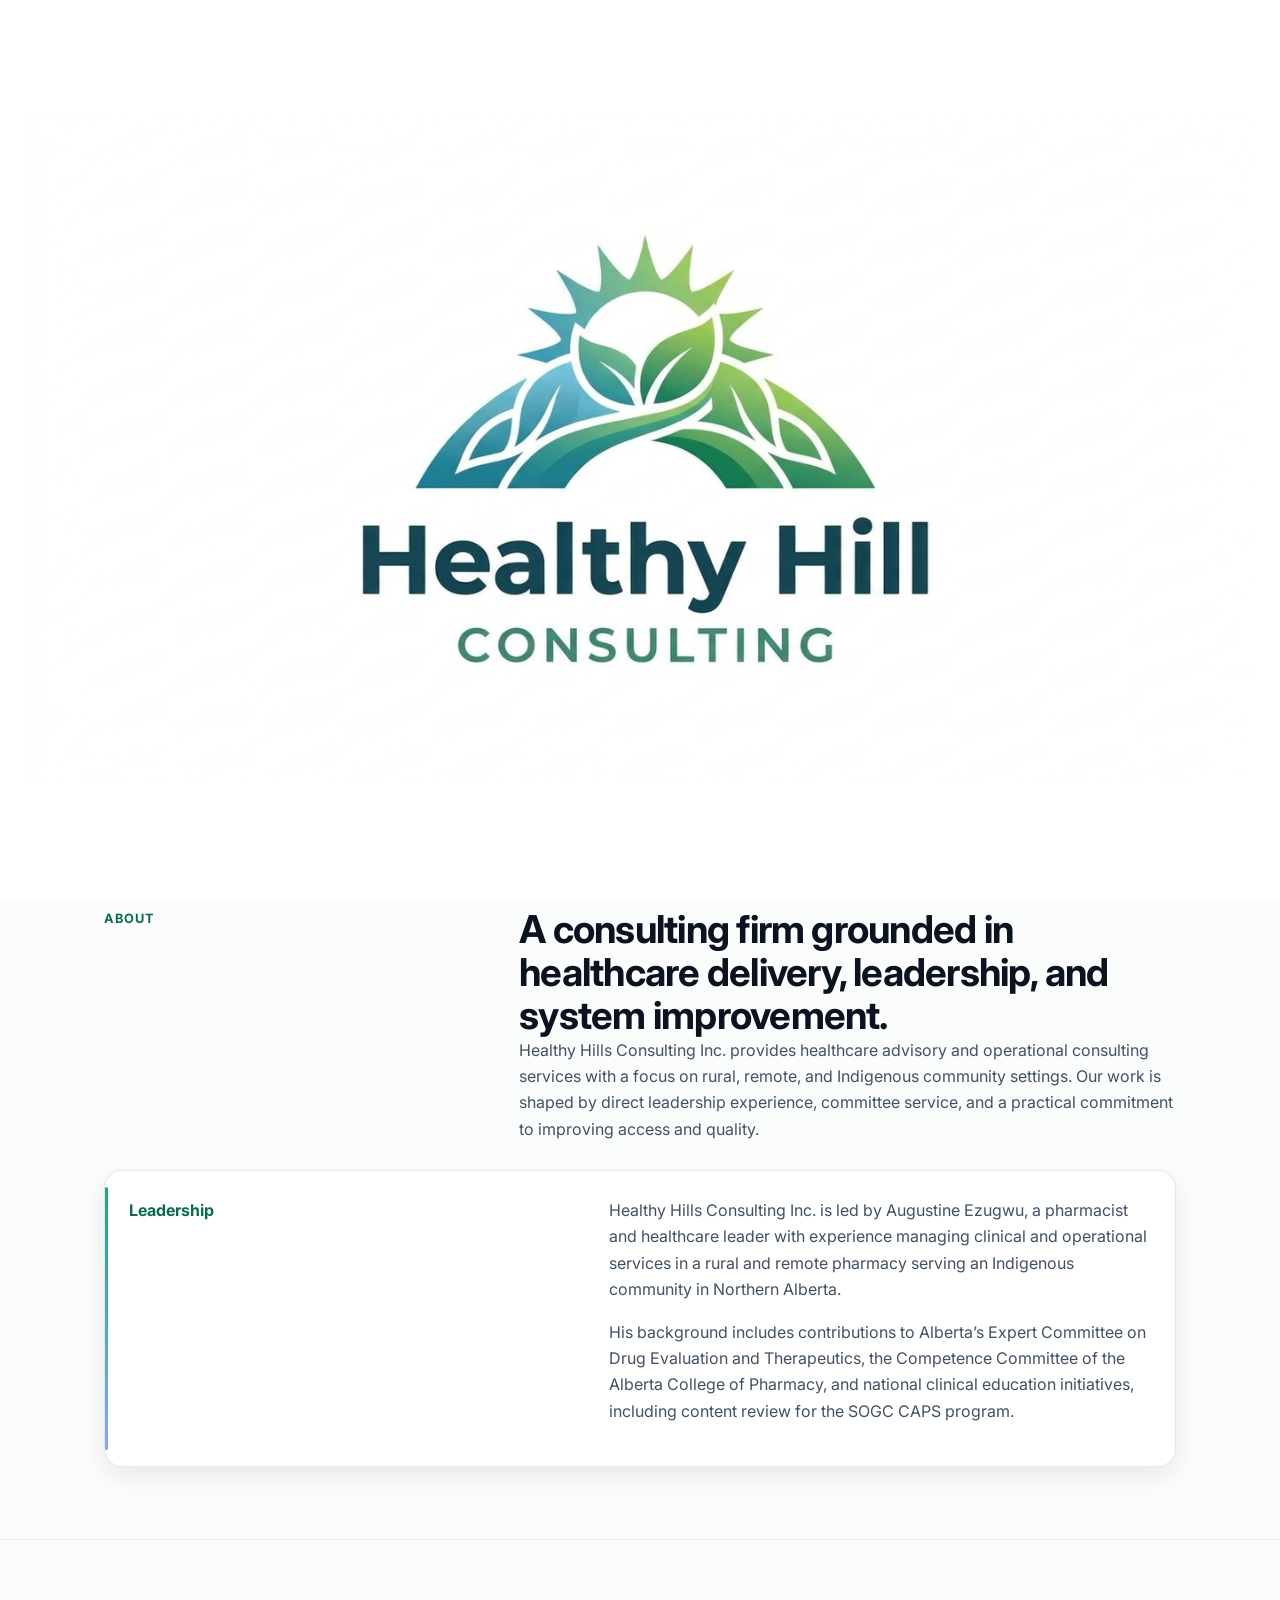
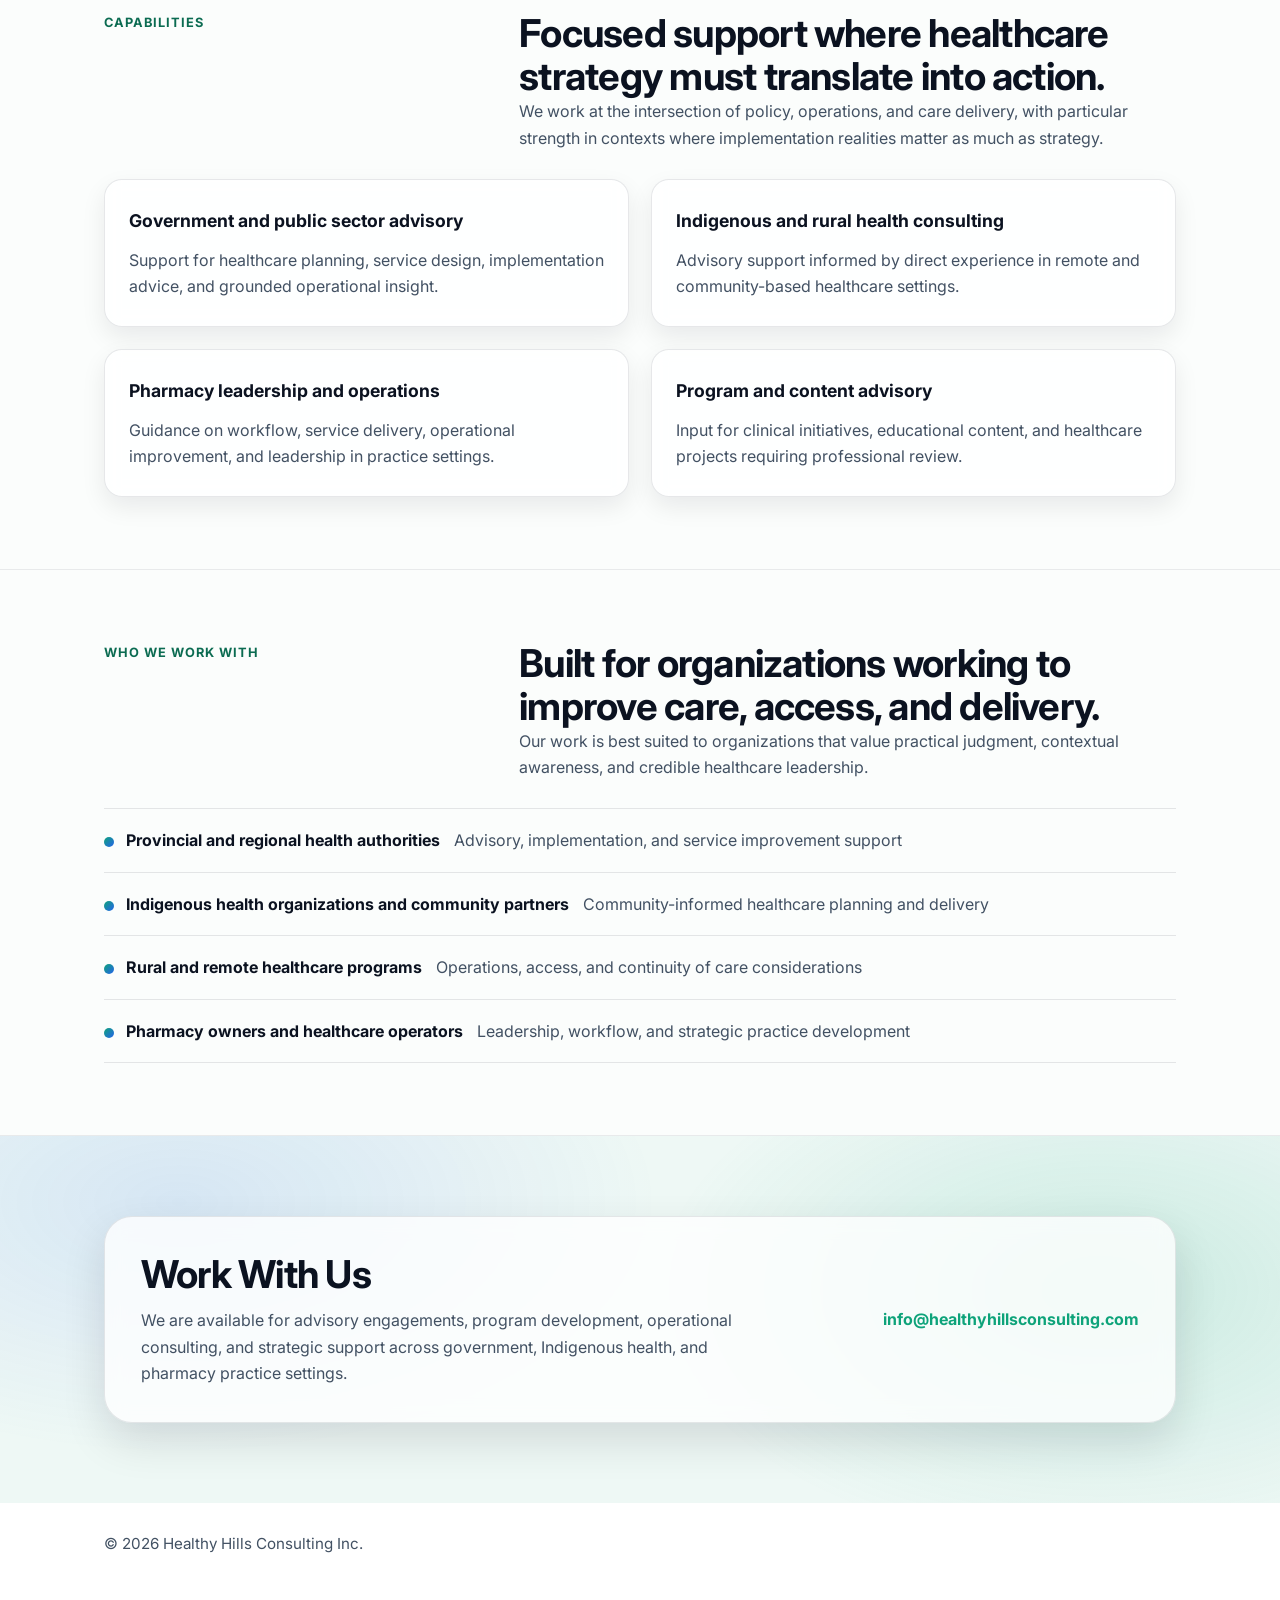
==== index.html @ fbd618a2 "Add files via upload" ====
<!DOCTYPE html>
<html lang="en">
<head>
    <meta charset="UTF-8">
    <meta name="viewport" content="width=device-width, initial-scale=1.0">
	<title>HEALTHY HILLS CONSULTING INC.</title>
	<meta name="description" content="Healthy Hills Consulting Inc. provides practical healthcare advisory and operational consulting for government, Indigenous, rural, and pharmacy settings.">
	<link rel="icon" type="image/png" href="image.png">
	<link href="https://fonts.googleapis.com/css2?family=Inter:wght@400;600;700&display=swap" rel="stylesheet">
	<link rel="stylesheet" href="styles.css">
</head>
<body id="top" class="splash-active">
    <div class="splash" id="splash" role="dialog" aria-modal="true" aria-label="Welcome to Healthy Hills Consulting Inc.">
	        <img class="splash-logo" src="image1.png" alt="Healthy Hills Consulting Inc. logo">
	    </div>
    <a class="skip-link" href="#main">Skip to content</a>
    <header>
        <div class="header-inner">
            <a class="brand" href="#top" aria-label="Healthy Hills Consulting Inc. (Back to top)">
                <img class="brand-icon" src="image.png" alt="" aria-hidden="true">
                <span class="brand-name">HEALTHY HILLS CONSULTING INC.</span>
            </a>
            <nav aria-label="Primary navigation">
                <a href="#about">About</a>
                <a href="services.html">Services</a>
                <a href="#clients">Who We Work With</a>
                <a href="#contact">Contact</a>
            </nav>
            <button class="mobile-menu-btn" type="button" data-menu-toggle aria-controls="mobile-menu" aria-expanded="false">
                <span class="sr-only">Open menu</span>
                <svg class="mobile-menu-icon" width="22" height="22" viewBox="0 0 24 24" aria-hidden="true" focusable="false">
                    <path d="M4 6h16M4 12h16M4 18h16" fill="none" stroke="currentColor" stroke-width="2" stroke-linecap="round"/>
                </svg>
            </button>
        </div>
    </header>

    <div class="mobile-menu" id="mobile-menu" hidden>
        <div class="mobile-menu-overlay" data-menu-overlay></div>
        <div class="mobile-menu-sheet" role="dialog" aria-modal="true" aria-label="Menu">
            <div class="mobile-menu-bar">
                <a class="brand" href="#top" aria-label="Healthy Hills Consulting Inc. (Back to top)">
                    <img class="brand-icon" src="image.png" alt="" aria-hidden="true">
                    <span class="brand-name">HEALTHY HILLS CONSULTING INC.</span>
                </a>
                <button class="mobile-menu-close" type="button" data-menu-close aria-label="Close menu">
                    <svg class="mobile-menu-icon" width="22" height="22" viewBox="0 0 24 24" aria-hidden="true" focusable="false">
                        <path d="M6 6l12 12M18 6L6 18" fill="none" stroke="currentColor" stroke-width="2" stroke-linecap="round"/>
                    </svg>
                </button>
            </div>
            <div class="mobile-menu-panel" aria-label="Menu links">
                <a class="mobile-menu-item" href="#about">About</a>
                <a class="mobile-menu-item" href="services.html">Services</a>
                <a class="mobile-menu-item" href="#clients">Who We Serve</a>
                <a class="mobile-menu-item" href="#contact">Contact</a>
            </div>
        </div>
    </div>

    <main id="main" aria-hidden="true">
        <section class="hero">
            <div class="wrapper hero-grid">
                <div>
                    <div class="eyebrow">Healthcare advisory and strategy</div>
                    <h1>Practical healthcare consulting for government, Indigenous, rural, and pharmacy settings.</h1>
                    <p>
                        Healthy Hills Consulting Inc. supports organizations seeking grounded, implementation-focused
                        advice shaped by real-world leadership experience in rural and remote care.
                    </p>
                    <div class="hero-actions">
                        <a class="btn btn-primary" href="services.html">Explore Services</a>
                        <a class="btn btn-secondary" href="#contact">Contact Us</a>
                    </div>
                    <!-- <div class="trust-row" aria-label="Trust attributes">
                        <span class="pill">Implementation-first</span>
                        <span class="pill">Rural &amp; Indigenous contexts</span>
                        <span class="pill">Pharmacy leadership</span>
                    </div> -->
                </div>

                <div class="hero-panel" aria-label="What we bring">
                    <h3>What we bring</h3>
                    <p>
                        A blend of frontline healthcare operations, policy-informed perspective, and advisory capability
                        across underserved, community-based, and pharmacy practice environments.
                    </p>
                </div>
            </div>
        </section>

<section id="about" class="content-section">
    <div class="wrapper">
        <div class="section-head">
            <div class="section-kicker">About</div>
            <div>
                <h2 class="section-title">A consulting firm grounded in healthcare delivery, leadership, and system improvement.</h2>
                <p class="section-intro">
                    Healthy Hills Consulting Inc. provides healthcare advisory and operational consulting services
                    with a focus on rural, remote, and Indigenous community settings. Our work is shaped by direct
                    leadership experience, committee service, and a practical commitment to improving access and quality.
                </p>
            </div>
        </div>

        <div class="leadership-block">
            <div class="leadership-label">Leadership</div>
            <div class="leadership-copy">
                <p>
                    Healthy Hills Consulting Inc. is led by Augustine Ezugwu, a pharmacist and healthcare leader
                    with experience managing clinical and operational services in a rural and remote pharmacy
                    serving an Indigenous community in Northern Alberta.
                </p>
                <p>
                    His background includes contributions to Alberta’s Expert Committee on Drug Evaluation and Therapeutics,
                    the Competence Committee of the Alberta College of Pharmacy, and national clinical education initiatives,
                    including content review for the SOGC CAPS program.
                </p>
            </div>
        </div>
    </div>
</section>

<section id="focus" class="content-section">
    <div class="wrapper">
        <div class="section-head">
            <div class="section-kicker">Capabilities</div>
            <div>
                <h2 class="section-title">Focused support where healthcare strategy must translate into action.</h2>
                <p class="section-intro">
                    We work at the intersection of policy, operations, and care delivery, with particular strength in
                    contexts where implementation realities matter as much as strategy.
                </p>
            </div>
        </div>

        <div class="card-grid">
            <div class="card">
                <h3>Government and public sector advisory</h3>
                <p>Support for healthcare planning, service design, implementation advice, and grounded operational insight.</p>
            </div>
            <div class="card">
                <h3>Indigenous and rural health consulting</h3>
                <p>Advisory support informed by direct experience in remote and community-based healthcare settings.</p>
            </div>
            <div class="card">
                <h3>Pharmacy leadership and operations</h3>
                <p>Guidance on workflow, service delivery, operational improvement, and leadership in practice settings.</p>
            </div>
            <div class="card">
                <h3>Program and content advisory</h3>
                <p>Input for clinical initiatives, educational content, and healthcare projects requiring professional review.</p>
            </div>
        </div>
    </div>
</section>

<section id="clients" class="content-section">
    <div class="wrapper">
        <div class="section-head">
            <div class="section-kicker">Who we work with</div>
            <div>
                <h2 class="section-title">Built for organizations working to improve care, access, and delivery.</h2>
                <p class="section-intro">
                    Our work is best suited to organizations that value practical judgment, contextual awareness,
                    and credible healthcare leadership.
                </p>
            </div>
        </div>

        <ul class="clean-list">
            <li>Provincial and regional health authorities <span>Advisory, implementation, and service improvement support</span></li>
            <li>Indigenous health organizations and community partners <span>Community-informed healthcare planning and delivery</span></li>
            <li>Rural and remote healthcare programs <span>Operations, access, and continuity of care considerations</span></li>
            <li>Pharmacy owners and healthcare operators <span>Leadership, workflow, and strategic practice development</span></li>
        </ul>
    </div>
</section>

<section class="cta" id="contact">
    <div class="wrapper">
        <div class="cta-box">
            <div>
                <h2>Work With Us</h2>
                <p>
                    We are available for advisory engagements, program development, operational consulting,
                    and strategic support across government, Indigenous health, and pharmacy practice settings.
                </p>
            </div>
            <div class="cta-contact">
                <a href="mailto:info@healthyhillsconsulting.com">info@healthyhillsconsulting.com</a>
            </div>
        </div>
    </div>
</section>

<footer>
    <div class="footer-inner">
        © 2026 Healthy Hills Consulting Inc.
    </div>
</footer>
</main>
<script>
    (function () {
        var splash = document.getElementById('splash');
        var main = document.getElementById('main');
        var timeoutId = null;
        var done = false;

        function finishSplash() {
            if (done) return;
            done = true;
            if (timeoutId) window.clearTimeout(timeoutId);

            document.body.classList.remove('splash-active');
            document.body.classList.add('splash-done');
            if (main) main.removeAttribute('aria-hidden');
            if (splash) splash.setAttribute('aria-hidden', 'true');

            if (splash) {
                splash.addEventListener('transitionend', function () {
                    splash.remove();
                }, { once: true });
            }
        }

        if (splash) splash.addEventListener('click', finishSplash);
        document.addEventListener('keydown', function (e) {
            if (e.key === 'Escape' || e.key === 'Enter') finishSplash();
        });

        timeoutId = window.setTimeout(finishSplash, 3000);
    })();
</script>
<script src="script.js"></script>
</body>
</html>
---- styles.css ----
:root {
    --green: #0ea37a;
    --green-dark: #0b6b51;
    --blue: #2563eb;
    --text: #0b1220;
    --muted: #425163;
    --line: rgba(15, 23, 42, 0.10);
    --bg-soft: rgba(14, 163, 122, 0.06);
    --white: #ffffff;
    --shadow-sm: 0 10px 24px rgba(2, 6, 23, 0.08);
    --shadow-md: 0 18px 44px rgba(2, 6, 23, 0.12);
    --radius-sm: 12px;
    --radius: 18px;
    --radius-lg: 28px;
    --max: 1120px;
}

* {
    box-sizing: border-box;
}

html {
    scroll-behavior: smooth;
}

body {
    margin: 0;
    font-family: 'Inter', Arial, sans-serif;
    color: var(--text);
    background:
        radial-gradient(900px 520px at 18% -10%, rgba(37, 99, 235, 0.10), transparent 60%),
        radial-gradient(760px 480px at 92% 6%, rgba(14, 163, 122, 0.14), transparent 58%),
        #fbfdfc;
    line-height: 1.65;
}

body.splash-active {
    overflow: hidden;
}

p {
    margin-top: 0;
    margin-bottom: 1rem;
}

a {
    color: inherit;
    text-decoration: none;
}

a:focus-visible {
    outline: 2px solid rgba(14, 163, 122, 0.65);
    outline-offset: 3px;
    border-radius: 8px;
}

.sr-only {
    position: absolute;
    width: 1px;
    height: 1px;
    padding: 0;
    margin: -1px;
    overflow: hidden;
    clip: rect(0, 0, 0, 0);
    white-space: nowrap;
    border: 0;
}

.skip-link {
    position: absolute;
    left: 16px;
    top: 12px;
    padding: 10px 12px;
    background: var(--white);
    border: 1px solid var(--line);
    border-radius: 999px;
    box-shadow: var(--shadow-sm);
    transform: translateY(-200%);
    transition: transform 0.2s ease;
    z-index: 2000;
}

.skip-link:focus {
    transform: translateY(0);
}

/* Splash */
.splash {
    position: fixed;
    inset: 0;
    z-index: 3000;
    display: grid;
    place-items: center;
    background: #ffffff;
    transition: opacity 0.4s ease, visibility 0.4s ease;
    cursor: pointer;
}

body.splash-done .splash {
    opacity: 0;
    visibility: hidden;
}

.splash-logo {
    width: 100vw;
    height: 100vh;
    object-fit: contain;
    object-position: center;
    padding: clamp(12px, 3vw, 28px);
    box-sizing: border-box;
}

img {
    max-width: 100%;
    display: block;
}

.wrapper {
    max-width: var(--max);
    margin: 0 auto;
    padding: 0 24px;
}

/* Header */
header {
    position: sticky;
    top: 0;
    z-index: 1000;
    background: rgba(255, 255, 255, 0.78);
    border-bottom: 1px solid rgba(15, 23, 42, 0.08);
    backdrop-filter: blur(6px);
}

.header-inner {
    max-width: var(--max);
    margin: 0 auto;
    padding: 16px 24px;
    display: flex;
    justify-content: space-between;
    align-items: center;
    gap: 24px;
}

.brand {
    display: inline-flex;
    align-items: center;
    gap: 10px;
    font-size: 1.02rem;
    font-weight: 800;
    letter-spacing: 0.06em;
    color: var(--green-dark);
    max-width: min(520px, 64vw);
    cursor: pointer;
}

.brand-icon {
    width: 30px;
    height: 30px;
    max-width: 30px;
    max-height: 30px;
    border-radius: 999px;
    object-fit: cover;
    display: block;
    border: 1px solid rgba(15, 23, 42, 0.10);
    background: rgba(255, 255, 255, 0.78);
    box-shadow: 0 8px 18px rgba(2, 6, 23, 0.10);
    flex: 0 0 auto;
}

.brand-name {
    line-height: 1.1;
    white-space: normal;
    overflow-wrap: anywhere;
}

nav {
    display: flex;
    gap: 24px;
    flex-wrap: wrap;
}

nav a {
    font-size: 0.95rem;
    color: var(--muted);
    padding: 8px 10px;
    border-radius: 999px;
    transition: 0.18s ease;
}

nav a:hover {
    color: var(--text);
    background: rgba(14, 163, 122, 0.08);
}

.mobile-menu-btn {
    display: none;
    align-items: center;
    justify-content: center;
    width: 42px;
    height: 42px;
    border-radius: 999px;
    border: 1px solid rgba(15, 23, 42, 0.10);
    background: rgba(255, 255, 255, 0.72);
    color: var(--text);
    box-shadow: 0 10px 24px rgba(2, 6, 23, 0.10);
    cursor: pointer;
    flex: 0 0 auto;
}

.mobile-menu-btn:hover {
    background: rgba(255, 255, 255, 0.88);
}

.mobile-menu-icon {
    display: block;
}

body.menu-open {
    overflow: hidden;
}

.mobile-menu {
    position: fixed;
    inset: 0;
    z-index: 2500;
    display: none;
}

.mobile-menu:not([hidden]) {
    display: block;
}

.mobile-menu-overlay {
    position: absolute;
    inset: 0;
    background: rgba(7, 11, 18, 0.32);
    backdrop-filter: blur(6px);
}

.mobile-menu-sheet {
    position: relative;
    max-width: 560px;
    margin: 0 auto;
    padding: calc(10px + env(safe-area-inset-top)) 16px 18px;
}

.mobile-menu-bar {
    display: flex;
    align-items: center;
    justify-content: space-between;
    gap: 12px;
    padding: 12px 14px;
    border-radius: var(--radius);
    border: 1px solid rgba(15, 23, 42, 0.10);
    background: rgba(255, 255, 255, 0.78);
    box-shadow: var(--shadow-sm);
    backdrop-filter: blur(10px);
}

.mobile-menu-bar .brand {
    max-width: min(420px, 70vw);
}

.mobile-menu-close {
    display: inline-flex;
    align-items: center;
    justify-content: center;
    width: 42px;
    height: 42px;
    border-radius: 999px;
    border: 1px solid rgba(15, 23, 42, 0.10);
    background: rgba(255, 255, 255, 0.72);
    color: var(--text);
    cursor: pointer;
    flex: 0 0 auto;
}

.mobile-menu-close:hover {
    background: rgba(255, 255, 255, 0.88);
}

.mobile-menu-panel {
    margin-top: 14px;
    padding: 14px;
    border-radius: var(--radius);
    border: 1px solid rgba(15, 23, 42, 0.10);
    background: rgba(255, 255, 255, 0.72);
    box-shadow: var(--shadow-sm);
    backdrop-filter: blur(10px);
    display: grid;
    grid-template-columns: repeat(2, minmax(0, 1fr));
    gap: 12px;
}

.mobile-menu-item {
    display: grid;
    place-items: center;
    padding: 14px 12px;
    border-radius: 16px;
    border: 1px solid rgba(15, 23, 42, 0.10);
    background: rgba(255, 255, 255, 0.78);
    color: var(--text);
    font-weight: 700;
    text-align: center;
    transition: transform 0.18s ease, background 0.18s ease;
}

.mobile-menu-item:hover {
    background: rgba(255, 255, 255, 0.92);
    transform: translateY(-1px);
}

/* Hero */
.hero {
    padding: 104px 0 86px;
    border-bottom: 1px solid rgba(15, 23, 42, 0.08);
    position: relative;
    overflow: hidden;
}

.hero::before {
    content: "";
    position: absolute;
    inset: -160px -120px auto auto;
    width: 520px;
    height: 520px;
    background: radial-gradient(circle at 30% 30%, rgba(14, 163, 122, 0.20), transparent 55%);
    filter: blur(0.5px);
    pointer-events: none;
}

.hero-grid {
    display: grid;
    grid-template-columns: 1.5fr 0.9fr;
    gap: 56px;
    align-items: center;
}

.eyebrow {
    font-size: 0.8rem;
    font-weight: 700;
    letter-spacing: 0.08em;
    text-transform: uppercase;
    color: var(--green);
    margin-bottom: 18px;
}

.hero h1 {
    margin: 0 0 20px;
    font-size: clamp(2.35rem, 5.2vw, 4.6rem);
    line-height: 1.03;
    letter-spacing: -0.03em;
    color: var(--text);
    max-width: 820px;
}

.hero p {
    margin: 0 0 28px;
    font-size: 1.08rem;
    color: var(--muted);
    max-width: 700px;
    font-weight: 400;
}

.hero-actions {
    display: flex;
    gap: 14px;
    flex-wrap: wrap;
}

.btn {
    display: inline-block;
    padding: 14px 20px;
    border-radius: 999px;
    font-weight: 700;
    font-size: 0.95rem;
    border: 1px solid rgba(14, 163, 122, 0.35);
    transition: 0.2s ease;
}

.btn-primary {
    background: linear-gradient(135deg, var(--green), #0c8f70);
    color: var(--white);
    box-shadow: var(--shadow-sm);
}

.btn-primary:hover {
    background: linear-gradient(135deg, var(--green-dark), #08694f);
    border-color: rgba(11, 107, 81, 0.55);
    transform: translateY(-1px);
}

.btn-secondary {
    background: transparent;
    color: var(--text);
    border-color: rgba(15, 23, 42, 0.12);
}

.btn-secondary:hover {
    background: rgba(255, 255, 255, 0.7);
    transform: translateY(-1px);
}

.hero-panel {
    position: relative;
    padding: 22px 22px 22px 24px;
    border-radius: var(--radius);
    border: 1px solid rgba(15, 23, 42, 0.10);
    background: rgba(255, 255, 255, 0.72);
    box-shadow: var(--shadow-sm);
    backdrop-filter: blur(8px);
}

.hero-panel::before {
    content: "";
    position: absolute;
    left: 0;
    top: 16px;
    bottom: 16px;
    width: 3px;
    background: linear-gradient(180deg, rgba(14, 163, 122, 0.95), rgba(37, 99, 235, 0.55));
    border-radius: 999px;
}

.hero-panel h3 {
    margin: 0 0 10px;
    font-size: 1rem;
    color: var(--green-dark);
}

.hero-panel p {
    margin: 0;
    font-size: 0.98rem;
    color: var(--muted);
}

.trust-row {
    display: flex;
    gap: 10px;
    flex-wrap: wrap;
    margin-top: 18px;
}

.pill {
    display: inline-flex;
    align-items: center;
    padding: 8px 12px;
    border-radius: 999px;
    border: 1px solid rgba(15, 23, 42, 0.10);
    background: rgba(255, 255, 255, 0.70);
    color: var(--muted);
    font-size: 0.9rem;
    box-shadow: 0 1px 0 rgba(2, 6, 23, 0.03);
}

/* Sections */
section.content-section {
    padding: 72px 0;
    border-bottom: 1px solid rgba(15, 23, 42, 0.08);
}

.section-head {
    display: grid;
    grid-template-columns: 0.8fr 1.4fr;
    gap: 40px;
    margin-bottom: 28px;
}

.section-kicker {
    font-size: 0.8rem;
    font-weight: 700;
    letter-spacing: 0.08em;
    text-transform: uppercase;
    display: inline-block;
    background-image: linear-gradient(
        110deg,
        var(--green-dark) 0%,
        var(--green-dark) 42%,
        rgba(255, 255, 255, 0.92) 50%,
        var(--green-dark) 58%,
        var(--green-dark) 100%
    );
    background-size: 260% 100%;
    background-position: 120% 0;
    -webkit-background-clip: text;
    background-clip: text;
    color: transparent;
    animation: kicker-shimmer 4s infinite;
}

@keyframes kicker-shimmer {
    0% {
        background-position: 120% 0;
    }
    30% {
        background-position: -120% 0;
    }
    100% {
        background-position: -120% 0;
    }
}

.section-title {
    margin: 0;
    font-size: clamp(1.7rem, 3vw, 2.5rem);
    line-height: 1.12;
    letter-spacing: -0.02em;
}

.section-intro {
    margin: 0;
    color: var(--muted);
    max-width: 760px;
}

/* Leadership block */
.leadership-block {
    margin-top: 28px;
    position: relative;
    display: grid;
    grid-template-columns: 1fr 1.2fr;
    gap: 28px;
    border-radius: var(--radius);
    padding: 26px 24px;
    background: rgba(255, 255, 255, 0.72);
    border: 1px solid rgba(15, 23, 42, 0.10);
    box-shadow: var(--shadow-sm);
}

.leadership-block::before {
    content: "";
    position: absolute;
    left: 0;
    top: 16px;
    bottom: 16px;
    width: 3px;
    background: linear-gradient(180deg, rgba(14, 163, 122, 0.95), rgba(37, 99, 235, 0.55));
    border-radius: 999px;
}

.leadership-label {
    font-weight: 700;
    color: var(--green-dark);
}

.leadership-copy p {
    margin-top: 0;
    color: var(--muted);
}

/* Cards */
.card-grid {
    display: grid;
    grid-template-columns: repeat(2, minmax(0, 1fr));
    gap: 22px;
    margin-top: 28px;
}

.card {
    padding: 26px 24px;
    border: 1px solid rgba(15, 23, 42, 0.10);
    background: rgba(255, 255, 255, 0.78);
    border-radius: var(--radius);
    box-shadow: var(--shadow-sm);
    transition: transform 0.18s ease, box-shadow 0.18s ease;
    backdrop-filter: blur(8px);
}

.card:hover {
    transform: translateY(-3px);
    box-shadow: var(--shadow-md);
}

.card h3 {
    margin: 0 0 12px;
    font-size: 1.1rem;
    color: var(--text);
}

.card p {
    margin: 0;
    color: var(--muted);
}

/* Lists */
.clean-list {
    list-style: none;
    padding: 0;
    margin: 24px 0 0;
    border-top: 1px solid var(--line);
}

.clean-list li {
    padding: 18px 0;
    border-bottom: 1px solid var(--line);
    color: var(--text);
    font-weight: 700;
    position: relative;
    padding-left: 22px;
}

.clean-list li::before {
    content: "";
    position: absolute;
    left: 0;
    top: 28px;
    width: 10px;
    height: 10px;
    border-radius: 999px;
    background: linear-gradient(135deg, var(--green), var(--blue));
}

.clean-list span {
    color: var(--muted);
    display: inline-block;
    margin-left: 10px;
    font-weight: 400;
}

/* CTA */
.cta {
    padding: 80px 0;
    background:
        radial-gradient(800px 420px at 14% 18%, rgba(37, 99, 235, 0.12), transparent 60%),
        radial-gradient(720px 420px at 86% 42%, rgba(14, 163, 122, 0.16), transparent 62%),
        rgba(14, 163, 122, 0.05);
}

.cta-box {
    display: grid;
    grid-template-columns: 1.3fr 0.8fr;
    gap: 40px;
    align-items: center;
    padding: 36px;
    border: 1px solid rgba(15, 23, 42, 0.10);
    background: rgba(255, 255, 255, 0.78);
    border-radius: var(--radius-lg);
    box-shadow: var(--shadow-md);
    backdrop-filter: blur(10px);
}

.cta h2 {
    margin: 0 0 12px;
    font-size: clamp(1.8rem, 3vw, 2.6rem);
    line-height: 1.1;
    letter-spacing: -0.02em;
}

.cta p {
    margin: 0;
    color: var(--muted);
}

.cta-contact {
    text-align: right;
}

.cta-contact a {
    color: var(--green);
    font-weight: 700;
}

/* Footer */
footer {
    padding: 28px 0 48px;
    background: var(--white);
}

.footer-inner {
    max-width: var(--max);
    margin: 0 auto;
    padding: 0 24px;
    color: var(--muted);
    font-size: 0.95rem;
}

/* Responsive */
@media (max-width: 900px) {
    .hero-grid,
    .section-head,
    .leadership-block,
    .cta-box {
        grid-template-columns: 1fr;
    }

    .card-grid {
        grid-template-columns: 1fr;
    }

    .cta-contact {
        text-align: left;
    }

    nav {
        display: none;
    }

    .mobile-menu-btn {
        display: inline-flex;
    }

    .header-inner {
        align-items: center;
        flex-direction: row;
    }

    .brand {
        max-width: calc(100% - 64px);
        letter-spacing: 0.04em;
        font-size: 0.98rem;
    }

    .brand-icon {
        width: 26px;
        height: 26px;
        max-width: 26px;
        max-height: 26px;
        border-radius: 999px;
    }

    .mobile-menu-sheet {
        padding-left: 12px;
        padding-right: 12px;
    }
}

@media (min-width: 901px) {
    .mobile-menu {
        display: none !important;
    }
}

@media (prefers-reduced-motion: reduce) {
    * {
        scroll-behavior: auto !important;
        transition: none !important;
        animation: none !important;
    }

    .section-kicker {
        animation: none !important;
        color: var(--green-dark) !important;
        background-image: none !important;
    }
}

@media (prefers-color-scheme: dark) {
    :root {
        --text: #e7eefc;
        --muted: rgba(231, 238, 252, 0.72);
        --line: rgba(231, 238, 252, 0.12);
        --bg-soft: rgba(14, 163, 122, 0.12);
        --white: rgba(9, 14, 22, 0.9);
        --shadow-sm: 0 14px 30px rgba(0, 0, 0, 0.35);
        --shadow-md: 0 18px 60px rgba(0, 0, 0, 0.45);
    }

    body {
        background:
            radial-gradient(900px 520px at 18% -10%, rgba(37, 99, 235, 0.22), transparent 60%),
            radial-gradient(760px 480px at 92% 6%, rgba(14, 163, 122, 0.20), transparent 58%),
            #070b12;
    }

    header {
        background: rgba(7, 11, 18, 0.68);
        border-bottom: 1px solid rgba(231, 238, 252, 0.10);
    }

    nav a:hover {
        background: rgba(14, 163, 122, 0.12);
    }

    .hero-panel,
    .card,
    .cta-box,
    .pill,
    .leadership-block,
    .skip-link {
        background: rgba(9, 14, 22, 0.70);
        border-color: rgba(231, 238, 252, 0.12);
    }

    .mobile-menu-bar,
    .mobile-menu-panel,
    .mobile-menu-btn,
    .mobile-menu-close,
    .mobile-menu-item {
        background: rgba(9, 14, 22, 0.70);
        border-color: rgba(231, 238, 252, 0.12);
        box-shadow: var(--shadow-sm);
    }

    .mobile-menu-overlay {
        background: rgba(0, 0, 0, 0.48);
    }

    .brand-icon {
        border-color: rgba(231, 238, 252, 0.12);
        background: rgba(9, 14, 22, 0.70);
    }

    .splash {
        background: #070b12;
    }
}
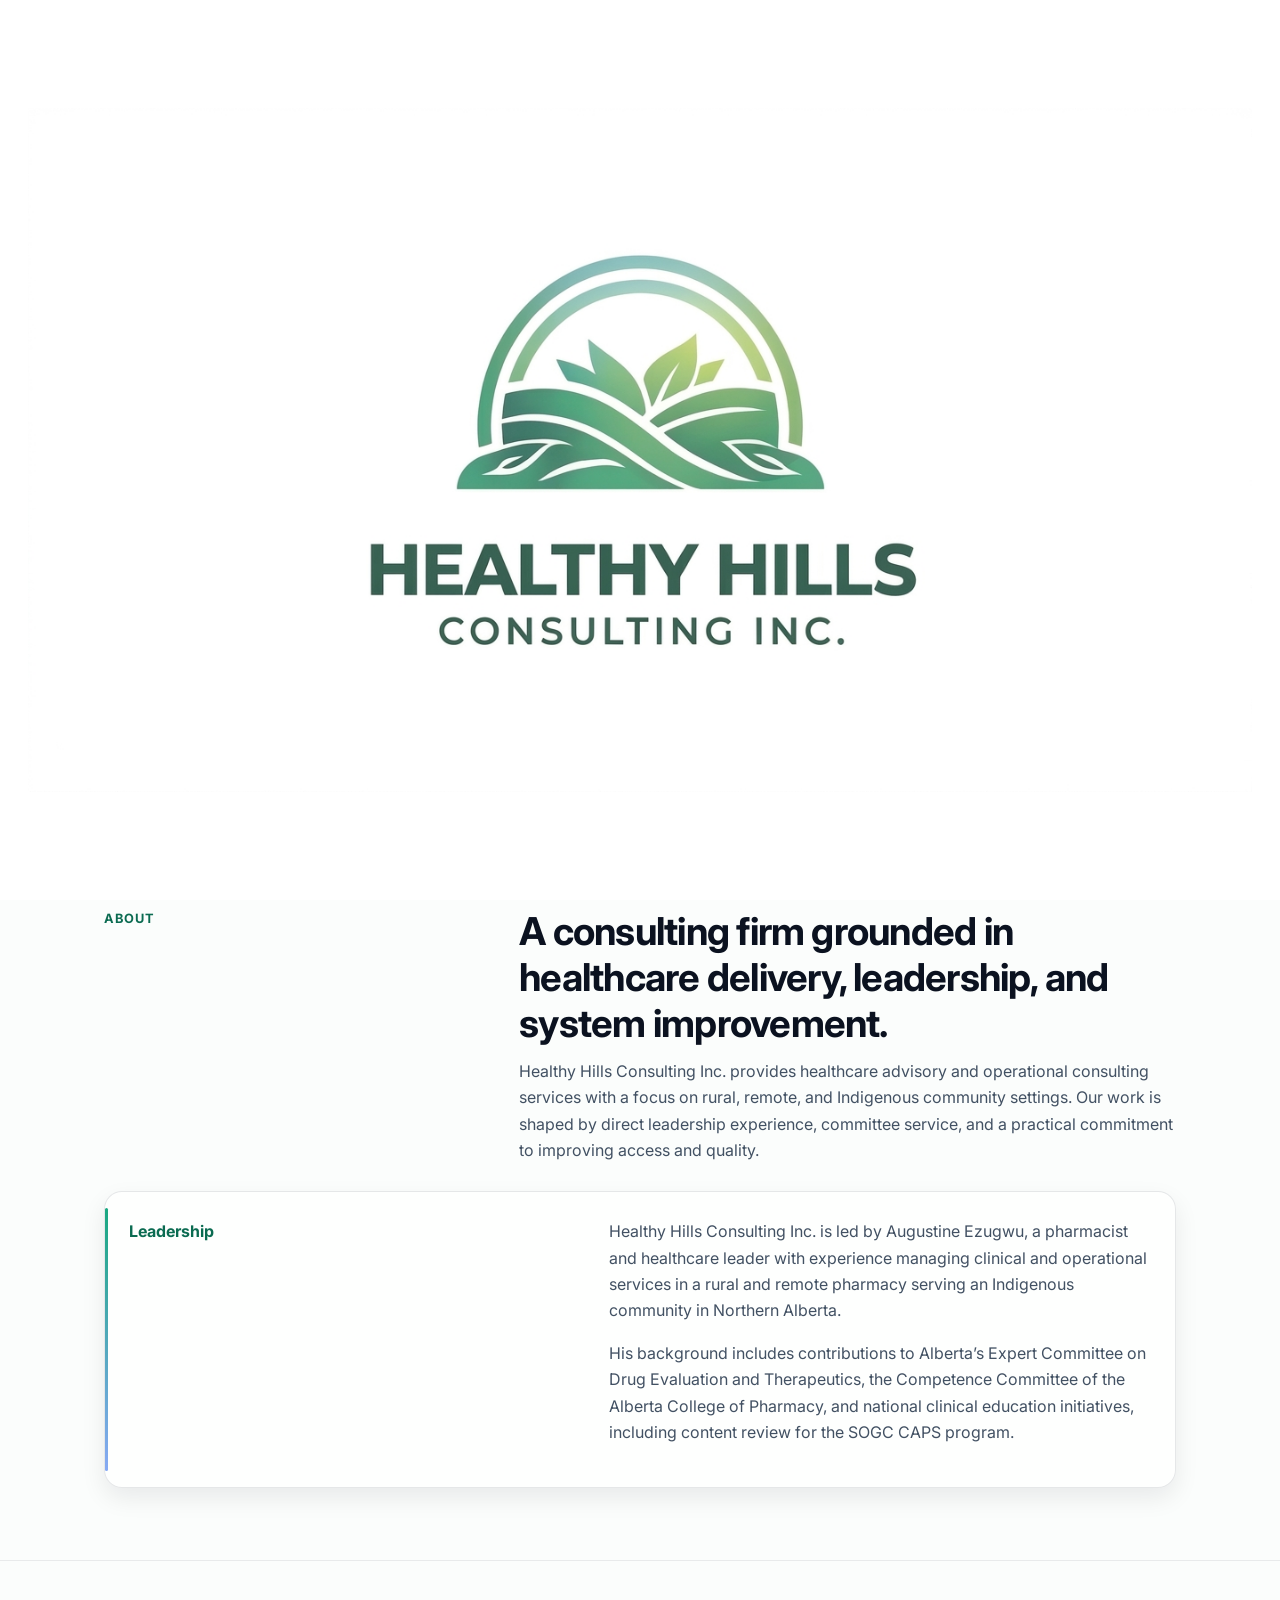
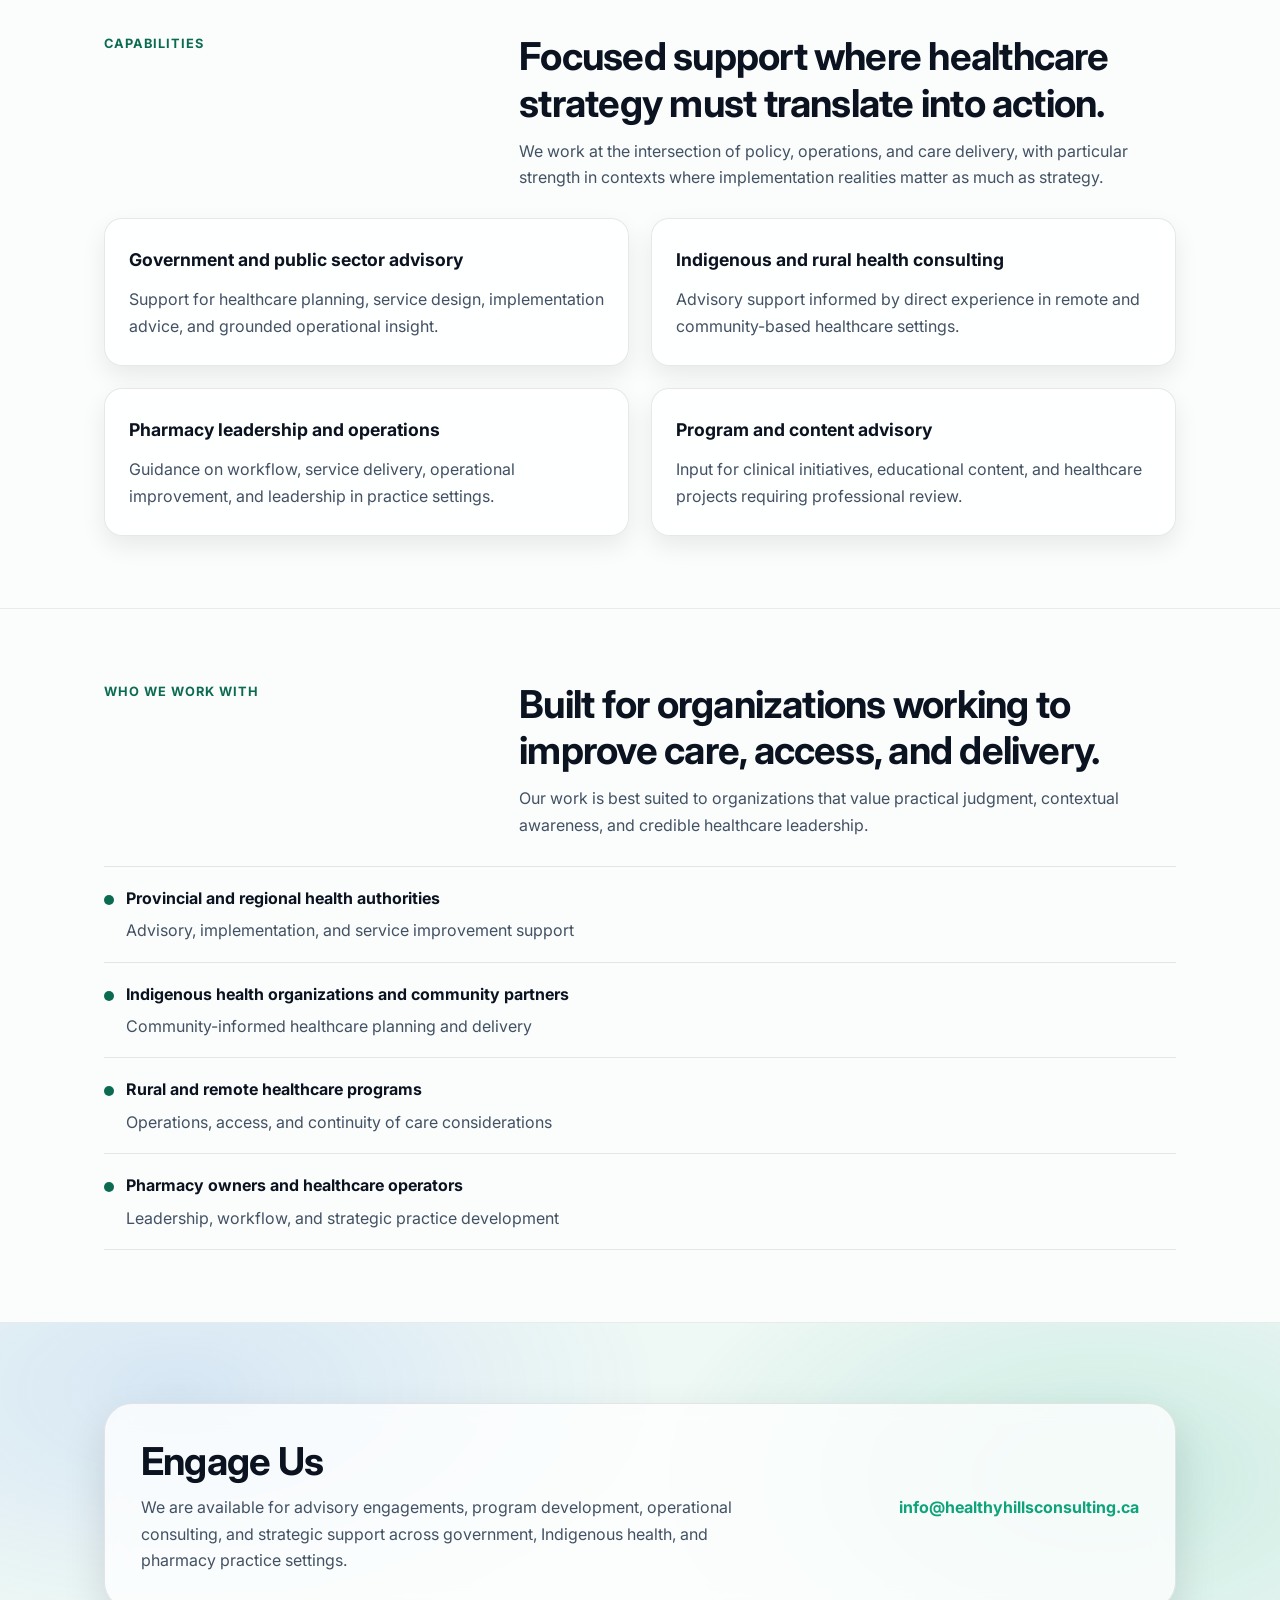
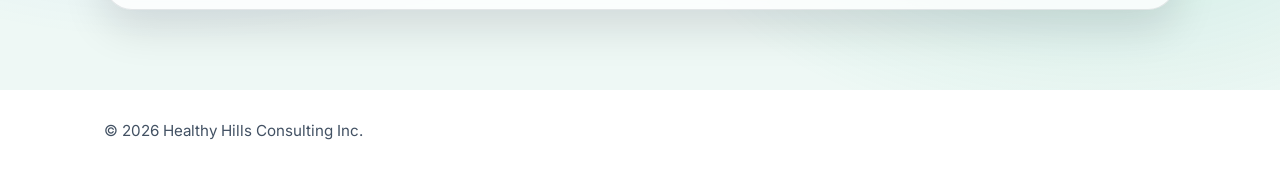
==== commit 370c3e05: "Add files via upload" ====
--- a/index.html
+++ b/index.html
@@ -11,8 +11,8 @@
 </head>
 <body id="top" class="splash-active">
     <div class="splash" id="splash" role="dialog" aria-modal="true" aria-label="Welcome to Healthy Hills Consulting Inc.">
-	        <img class="splash-logo" src="image1.png" alt="Healthy Hills Consulting Inc. logo">
-	    </div>
+        <img class="splash-logo" src="image1.png" alt="Healthy Hills Consulting Inc. logo">
+    </div>
     <a class="skip-link" href="#main">Skip to content</a>
     <header>
         <div class="header-inner">
@@ -58,7 +58,7 @@
         </div>
     </div>
 
-    <main id="main" aria-hidden="true">
+<main id="main" aria-hidden="true">
         <section class="hero">
             <div class="wrapper hero-grid">
                 <div>
@@ -72,11 +72,6 @@
                         <a class="btn btn-primary" href="services.html">Explore Services</a>
                         <a class="btn btn-secondary" href="#contact">Contact Us</a>
                     </div>
-                    <!-- <div class="trust-row" aria-label="Trust attributes">
-                        <span class="pill">Implementation-first</span>
-                        <span class="pill">Rural &amp; Indigenous contexts</span>
-                        <span class="pill">Pharmacy leadership</span>
-                    </div> -->
                 </div>
 
                 <div class="hero-panel" aria-label="What we bring">
@@ -181,14 +176,14 @@
     <div class="wrapper">
         <div class="cta-box">
             <div>
-                <h2>Work With Us</h2>
+                <h2>Engage Us</h2>
                 <p>
                     We are available for advisory engagements, program development, operational consulting,
                     and strategic support across government, Indigenous health, and pharmacy practice settings.
                 </p>
             </div>
             <div class="cta-contact">
-                <a href="mailto:info@healthyhillsconsulting.com">info@healthyhillsconsulting.com</a>
+                <a href="mailto:info@healthyhillsconsulting.com">info@healthyhillsconsulting.ca</a>
             </div>
         </div>
     </div>
@@ -200,12 +195,16 @@
     </div>
 </footer>
 </main>
+<script src="script.js"></script>
+</body>
+</html>
 <script>
     (function () {
         var splash = document.getElementById('splash');
         var main = document.getElementById('main');
         var timeoutId = null;
         var done = false;
+        var storageKey = 'hhc_splash_seen';
 
         function finishSplash() {
             if (done) return;
@@ -216,6 +215,12 @@
             document.body.classList.add('splash-done');
             if (main) main.removeAttribute('aria-hidden');
             if (splash) splash.setAttribute('aria-hidden', 'true');
+
+            try {
+                sessionStorage.setItem(storageKey, '1');
+            } catch (e) {
+                // Ignore storage errors (e.g., private mode)
+            }
 
             if (splash) {
                 splash.addEventListener('transitionend', function () {
@@ -224,6 +229,20 @@
             }
         }
 
+        var hasSeen = false;
+        try {
+            hasSeen = sessionStorage.getItem(storageKey) === '1';
+        } catch (e) {
+            hasSeen = false;
+        }
+
+        if (hasSeen) {
+            document.body.classList.remove('splash-active');
+            if (main) main.removeAttribute('aria-hidden');
+            if (splash) splash.remove();
+            return;
+        }
+
         if (splash) splash.addEventListener('click', finishSplash);
         document.addEventListener('keydown', function (e) {
             if (e.key === 'Escape' || e.key === 'Enter') finishSplash();
@@ -232,6 +251,3 @@
         timeoutId = window.setTimeout(finishSplash, 3000);
     })();
 </script>
-<script src="script.js"></script>
-</body>
-</html>
--- a/styles.css
+++ b/styles.css
@@ -34,9 +34,6 @@
     line-height: 1.65;
 }
 
-body.splash-active {
-    overflow: hidden;
-}
 
 p {
     margin-top: 0;
@@ -52,6 +49,10 @@
     outline: 2px solid rgba(14, 163, 122, 0.65);
     outline-offset: 3px;
     border-radius: 8px;
+}
+
+body.splash-active {
+    overflow: hidden;
 }
 
 .sr-only {
@@ -110,6 +111,7 @@
     box-sizing: border-box;
 }
 
+
 img {
     max-width: 100%;
     display: block;
@@ -234,7 +236,6 @@
     position: absolute;
     inset: 0;
     background: rgba(7, 11, 18, 0.32);
-    backdrop-filter: blur(6px);
 }
 
 .mobile-menu-sheet {
@@ -254,7 +255,6 @@
     border: 1px solid rgba(15, 23, 42, 0.10);
     background: rgba(255, 255, 255, 0.78);
     box-shadow: var(--shadow-sm);
-    backdrop-filter: blur(10px);
 }
 
 .mobile-menu-bar .brand {
@@ -286,7 +286,6 @@
     border: 1px solid rgba(15, 23, 42, 0.10);
     background: rgba(255, 255, 255, 0.72);
     box-shadow: var(--shadow-sm);
-    backdrop-filter: blur(10px);
     display: grid;
     grid-template-columns: repeat(2, minmax(0, 1fr));
     gap: 12px;
@@ -485,7 +484,7 @@
     -webkit-background-clip: text;
     background-clip: text;
     color: transparent;
-    animation: kicker-shimmer 4s infinite;
+    /* animation: kicker-shimmer 4s infinite; */
 }
 
 @keyframes kicker-shimmer {
@@ -501,9 +500,9 @@
 }
 
 .section-title {
-    margin: 0;
+    margin: 0 0 12px;
     font-size: clamp(1.7rem, 3vw, 2.5rem);
-    line-height: 1.12;
+    line-height: 1.20;
     letter-spacing: -0.02em;
 }
 
@@ -607,13 +606,13 @@
     width: 10px;
     height: 10px;
     border-radius: 999px;
-    background: linear-gradient(135deg, var(--green), var(--blue));
+    background:  var(--green-dark);
 }
 
 .clean-list span {
     color: var(--muted);
-    display: inline-block;
-    margin-left: 10px;
+    display: block;
+    margin-top: 6px;
     font-weight: 400;
 }
 
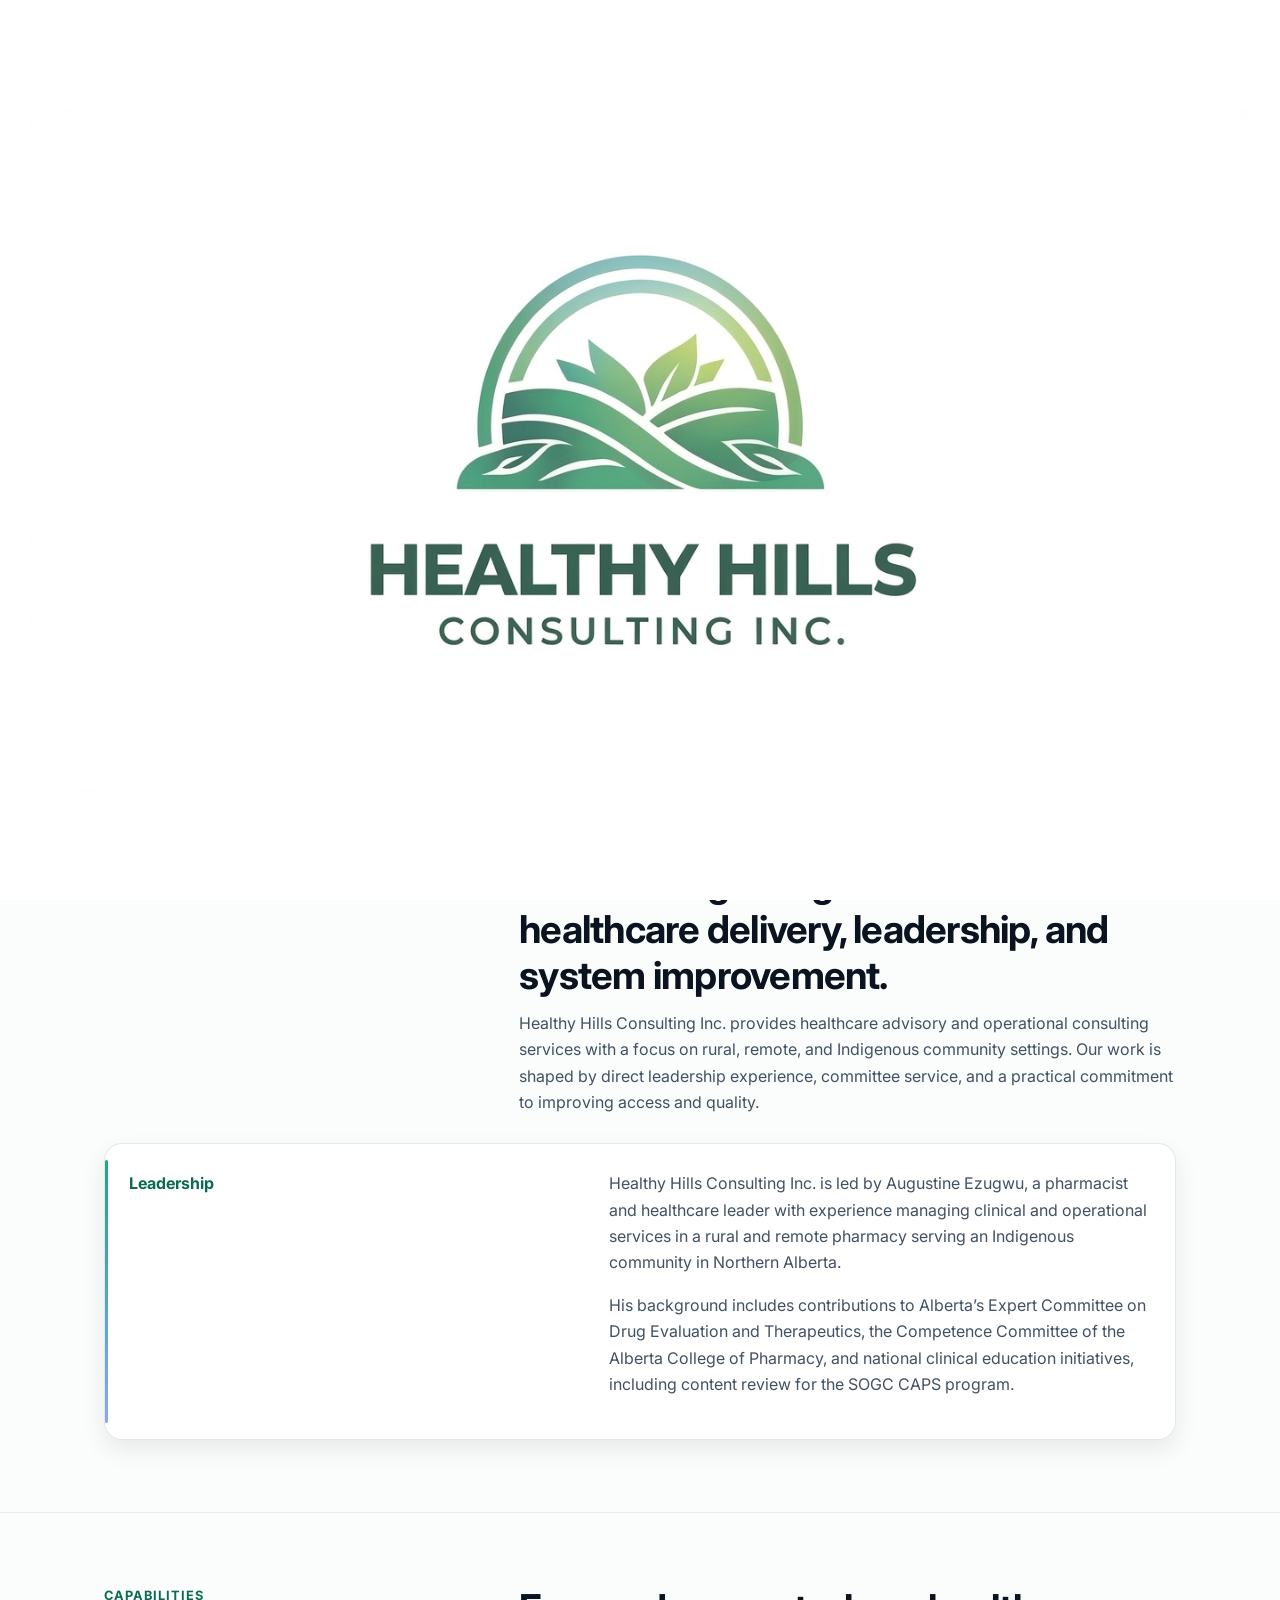
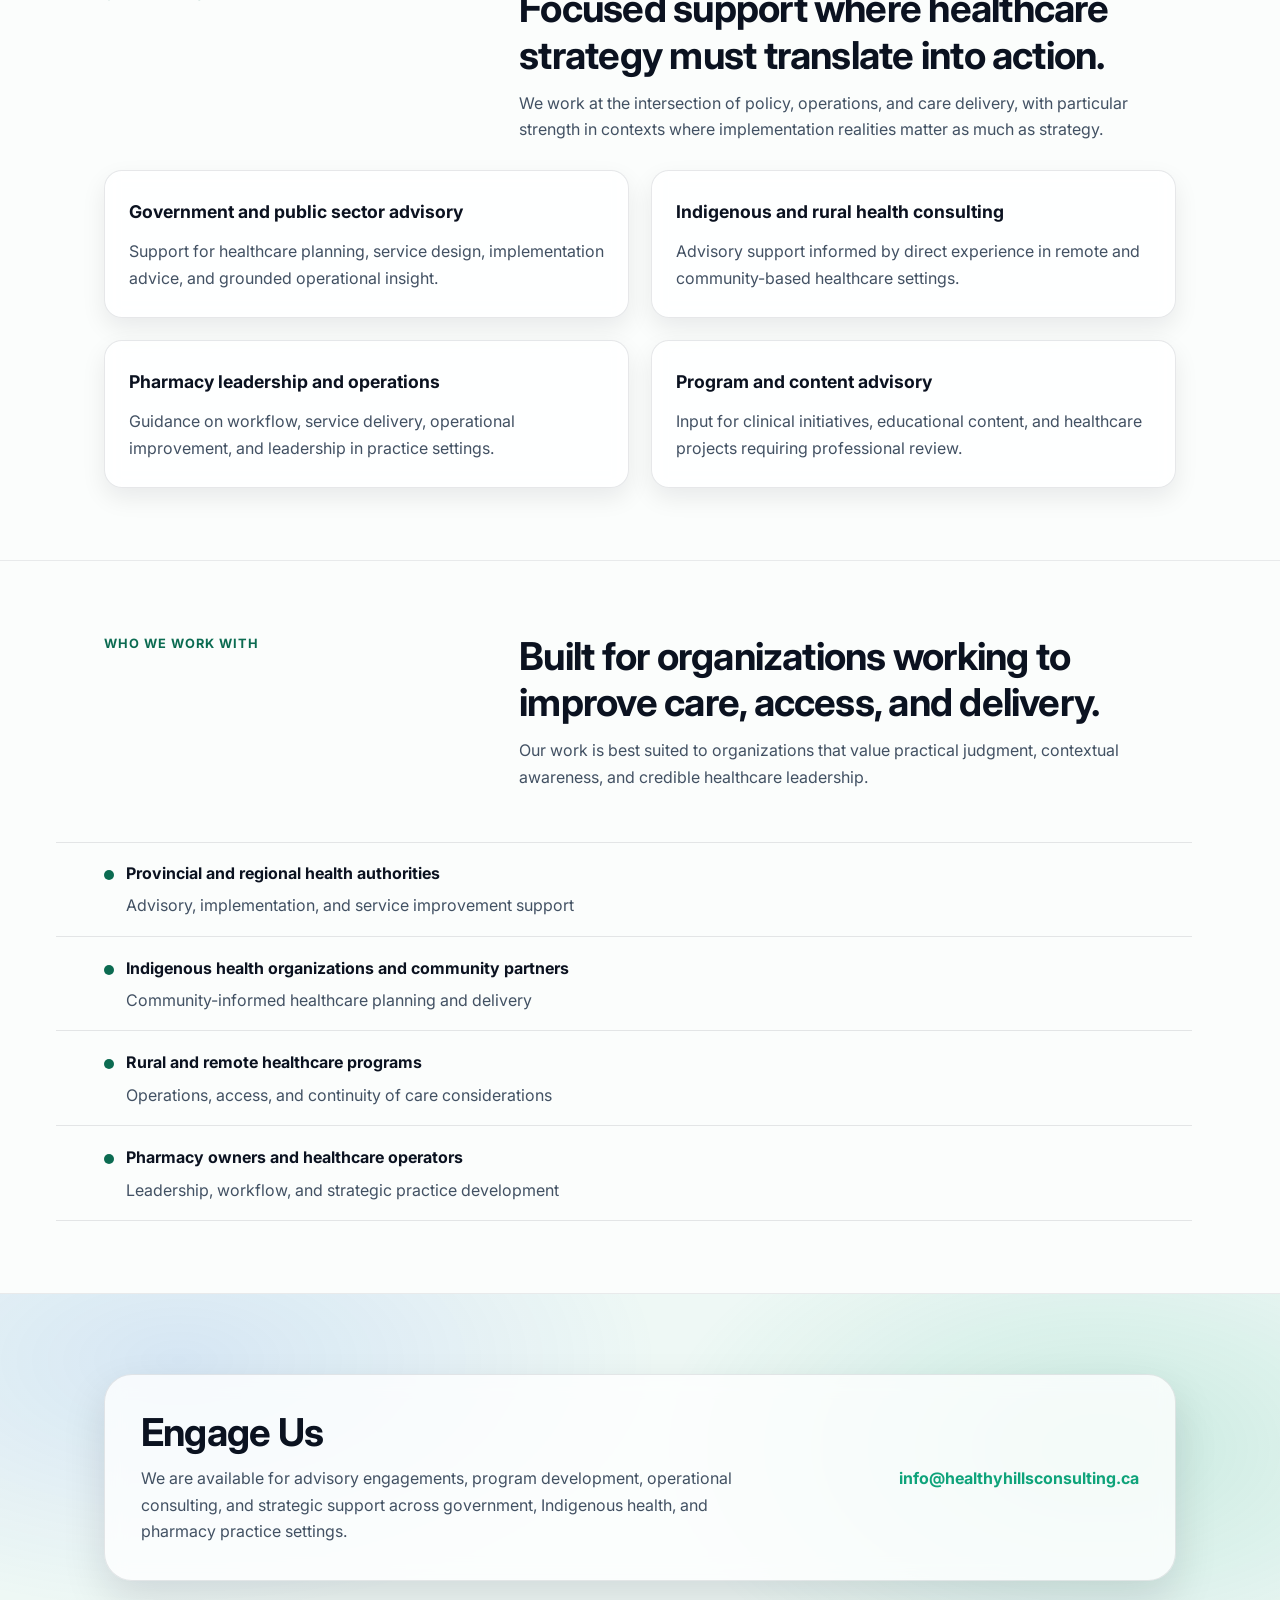
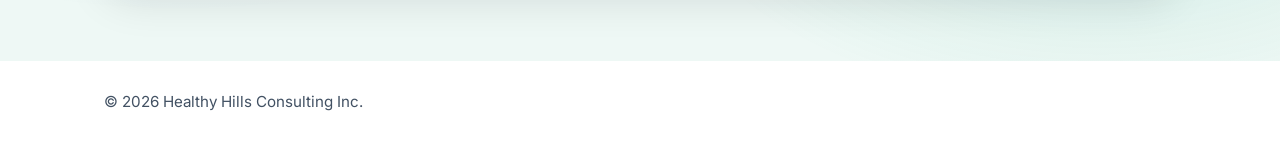
==== commit f3eb5734: "Add files via upload" ====
--- a/index.html
+++ b/index.html
@@ -18,7 +18,7 @@
         <div class="header-inner">
             <a class="brand" href="#top" aria-label="Healthy Hills Consulting Inc. (Back to top)">
                 <img class="brand-icon" src="image.png" alt="" aria-hidden="true">
-                <span class="brand-name">HEALTHY HILLS CONSULTING INC.</span>
+                <span class="brand-name">HEALTHY HILLS CONSULTING&nbsp;INC.</span>
             </a>
             <nav aria-label="Primary navigation">
                 <a href="#about">About</a>
@@ -41,7 +41,7 @@
             <div class="mobile-menu-bar">
                 <a class="brand" href="#top" aria-label="Healthy Hills Consulting Inc. (Back to top)">
                     <img class="brand-icon" src="image.png" alt="" aria-hidden="true">
-                    <span class="brand-name">HEALTHY HILLS CONSULTING INC.</span>
+                    <span class="brand-name">HEALTHY HILLS CONSULTING&nbsp;INC.</span>
                 </a>
                 <button class="mobile-menu-close" type="button" data-menu-close aria-label="Close menu">
                     <svg class="mobile-menu-icon" width="22" height="22" viewBox="0 0 24 24" aria-hidden="true" focusable="false">
@@ -74,12 +74,14 @@
                     </div>
                 </div>
 
-                <div class="hero-panel" aria-label="What we bring">
-                    <h3>What we bring</h3>
-                    <p>
-                        A blend of frontline healthcare operations, policy-informed perspective, and advisory capability
-                        across underserved, community-based, and pharmacy practice environments.
-                    </p>
+                <div class="hero-stack">
+                    <div class="hero-panel" aria-label="What we bring">
+                        <h3>What we bring</h3>
+                        <p>
+                            A blend of frontline healthcare operations, policy-informed perspective, and advisory capability
+                            across underserved, community-based, and pharmacy practice environments.
+                        </p>
+                    </div>
                 </div>
             </div>
         </section>
@@ -163,12 +165,14 @@
             </div>
         </div>
 
-        <ul class="clean-list">
-            <li>Provincial and regional health authorities <span>Advisory, implementation, and service improvement support</span></li>
-            <li>Indigenous health organizations and community partners <span>Community-informed healthcare planning and delivery</span></li>
-            <li>Rural and remote healthcare programs <span>Operations, access, and continuity of care considerations</span></li>
-            <li>Pharmacy owners and healthcare operators <span>Leadership, workflow, and strategic practice development</span></li>
-        </ul>
+        <div class="clients-layout">
+            <ul class="clean-list">
+                <li>Provincial and regional health authorities <span>Advisory, implementation, and service improvement support</span></li>
+                <li>Indigenous health organizations and community partners <span>Community-informed healthcare planning and delivery</span></li>
+                <li>Rural and remote healthcare programs <span>Operations, access, and continuity of care considerations</span></li>
+                <li>Pharmacy owners and healthcare operators <span>Leadership, workflow, and strategic practice development</span></li>
+            </ul>
+        </div>
     </div>
 </section>
 
--- a/styles.css
+++ b/styles.css
@@ -136,7 +136,7 @@
 .header-inner {
     max-width: var(--max);
     margin: 0 auto;
-    padding: 16px 24px;
+    padding: 12px 24px;
     display: flex;
     justify-content: space-between;
     align-items: center;
@@ -311,7 +311,7 @@
 
 /* Hero */
 .hero {
-    padding: 104px 0 86px;
+    padding: 100px 0 50px;
     border-bottom: 1px solid rgba(15, 23, 42, 0.08);
     position: relative;
     overflow: hidden;
@@ -408,6 +408,86 @@
     background: rgba(255, 255, 255, 0.72);
     box-shadow: var(--shadow-sm);
     backdrop-filter: blur(8px);
+}
+
+.services-hero-mark {
+    margin-top: 18px;
+    display: grid;
+    place-items: center;
+    width: 100%;
+    min-height: 240px;
+    border-radius: 22px;
+    background: linear-gradient(145deg, rgba(14, 163, 122, 0.18), rgba(37, 99, 235, 0.12));
+    box-shadow: var(--shadow-md);
+    position: relative;
+    overflow: hidden;
+}
+
+.services-hero-mark::before {
+    content: "";
+    position: absolute;
+    inset: 12% 12% auto auto;
+    width: 180px;
+    height: 180px;
+    border-radius: 999px;
+    background: radial-gradient(circle, rgba(14, 163, 122, 0.28), transparent 70%);
+    filter: blur(6px);
+}
+
+.services-hero-mark img {
+    width: 100%;
+    height: 100%;
+    object-fit: cover;
+    z-index: 1;
+}
+
+.hero-stack {
+    display: grid;
+    gap: 18px;
+}
+
+.hero-media {
+    position: relative;
+    border-radius: 22px;
+    overflow: hidden;
+    border: 1px solid rgba(15, 23, 42, 0.08);
+    background: linear-gradient(145deg, rgba(14, 163, 122, 0.18), rgba(37, 99, 235, 0.12));
+    box-shadow: var(--shadow-md);
+    min-height: 240px;
+    display: grid;
+    place-items: center;
+}
+
+.hero-image {
+    width: 100%;
+    height: 100%;
+    object-fit: cover;
+    opacity: 0.92;
+    transform: scale(1.02);
+}
+
+.hero-media-glow {
+    position: absolute;
+    inset: 12% 12% auto auto;
+    width: 180px;
+    height: 180px;
+    background: radial-gradient(circle, rgba(14, 163, 122, 0.35), transparent 70%);
+    filter: blur(6px);
+    pointer-events: none;
+}
+
+.hero-media-pill {
+    position: absolute;
+    left: 16px;
+    bottom: 16px;
+    padding: 8px 12px;
+    border-radius: 999px;
+    background: rgba(255, 255, 255, 0.85);
+    border: 1px solid rgba(15, 23, 42, 0.1);
+    color: var(--text);
+    font-weight: 700;
+    font-size: 0.85rem;
+    box-shadow: var(--shadow-sm);
 }
 
 .hero-panel::before {
@@ -552,8 +632,9 @@
     display: grid;
     grid-template-columns: repeat(2, minmax(0, 1fr));
     gap: 22px;
-    margin-top: 28px;
-}
+    margin-top: 10px;
+}
+
 
 .card {
     padding: 26px 24px;
@@ -586,16 +667,35 @@
     list-style: none;
     padding: 0;
     margin: 24px 0 0;
-    border-top: 1px solid var(--line);
+    position: relative;
+}
+
+.clean-list::before {
+    content: "";
+    position: absolute;
+    left: -48px;
+    right: -488px;
+    top: 0;
+    height: 1px;
+    background: var(--line);
 }
 
 .clean-list li {
     padding: 18px 0;
-    border-bottom: 1px solid var(--line);
     color: var(--text);
     font-weight: 700;
     position: relative;
     padding-left: 22px;
+}
+
+.clean-list li::after {
+    content: "";
+    position: absolute;
+    left: -48px;
+    right: -488px;
+    bottom: 0;
+    height: 1px;
+    background: var(--line);
 }
 
 .clean-list li::before {
@@ -614,6 +714,29 @@
     display: block;
     margin-top: 6px;
     font-weight: 400;
+}
+
+.clients-layout {
+    display: grid;
+    grid-template-columns: minmax(0, 1.15fr) minmax(0, 0.85fr);
+    gap: 28px;
+    align-items: start;
+}
+
+.clients-media {
+    border-radius: 20px;
+    overflow: hidden;
+    border: 1px solid rgba(15, 23, 42, 0.08);
+    box-shadow: var(--shadow-md);
+    background: rgba(255, 255, 255, 0.7);
+    min-height: 320px;
+    display: grid;
+}
+
+.clients-media img {
+    width: 100%;
+    height: 100%;
+    object-fit: cover;
 }
 
 /* CTA */
@@ -686,21 +809,65 @@
         grid-template-columns: 1fr;
     }
 
+    .clients-layout {
+        grid-template-columns: 1fr;
+    }
+
+    .clients-media {
+        min-height: 220px;
+    }
+
+    .hero-media {
+        min-height: 200px;
+    }
+
     .cta-contact {
         text-align: left;
     }
 
     nav {
-        display: none;
-    }
-
-    .mobile-menu-btn {
-        display: inline-flex;
+        display: flex;
+        justify-content: flex-start;
+        gap: 10px;
+        flex-wrap: wrap;
+        padding: 8px 0 4px;
+        width: 100%;
+        overflow-x: visible;
+    }
+
+    .mobile-menu-btn,
+    .mobile-menu {
+        display: none !important;
+    }
+
+    nav a {
+        font-size: 0.9rem;
+        padding: 6px 12px;
+        background: rgba(255, 255, 255, 0.7);
+        border: 1px solid rgba(15, 23, 42, 0.08);
+        box-shadow: 0 6px 16px rgba(2, 6, 23, 0.08);
+        backdrop-filter: blur(6px);
+        /* white-space: nowrap; */
+        margin-left: 8px;
+    }
+
+    nav a:last-child {
+        flex: 0 0 100%;
+        width: fit-content;
+        max-width: 100%;
+        margin: 0 auto;
+        text-align: center;
+    }
+
+    nav a:hover {
+        background: rgba(255, 255, 255, 0.9);
+        transform: translateY(-1px);
     }
 
     .header-inner {
-        align-items: center;
-        flex-direction: row;
+        align-items: flex-start;
+        flex-direction: column;
+        padding: 10px 16px 6px;
     }
 
     .brand {
@@ -710,16 +877,22 @@
     }
 
     .brand-icon {
-        width: 26px;
-        height: 26px;
-        max-width: 26px;
-        max-height: 26px;
+        width: 34px;
+        height: 34px;
+        max-width: 34px;
+        max-height: 34px;
         border-radius: 999px;
     }
 
     .mobile-menu-sheet {
         padding-left: 12px;
         padding-right: 12px;
+    }
+
+    .clean-list::before,
+    .clean-list li::after {
+        left: 0;
+        right: 0;
     }
 }
 
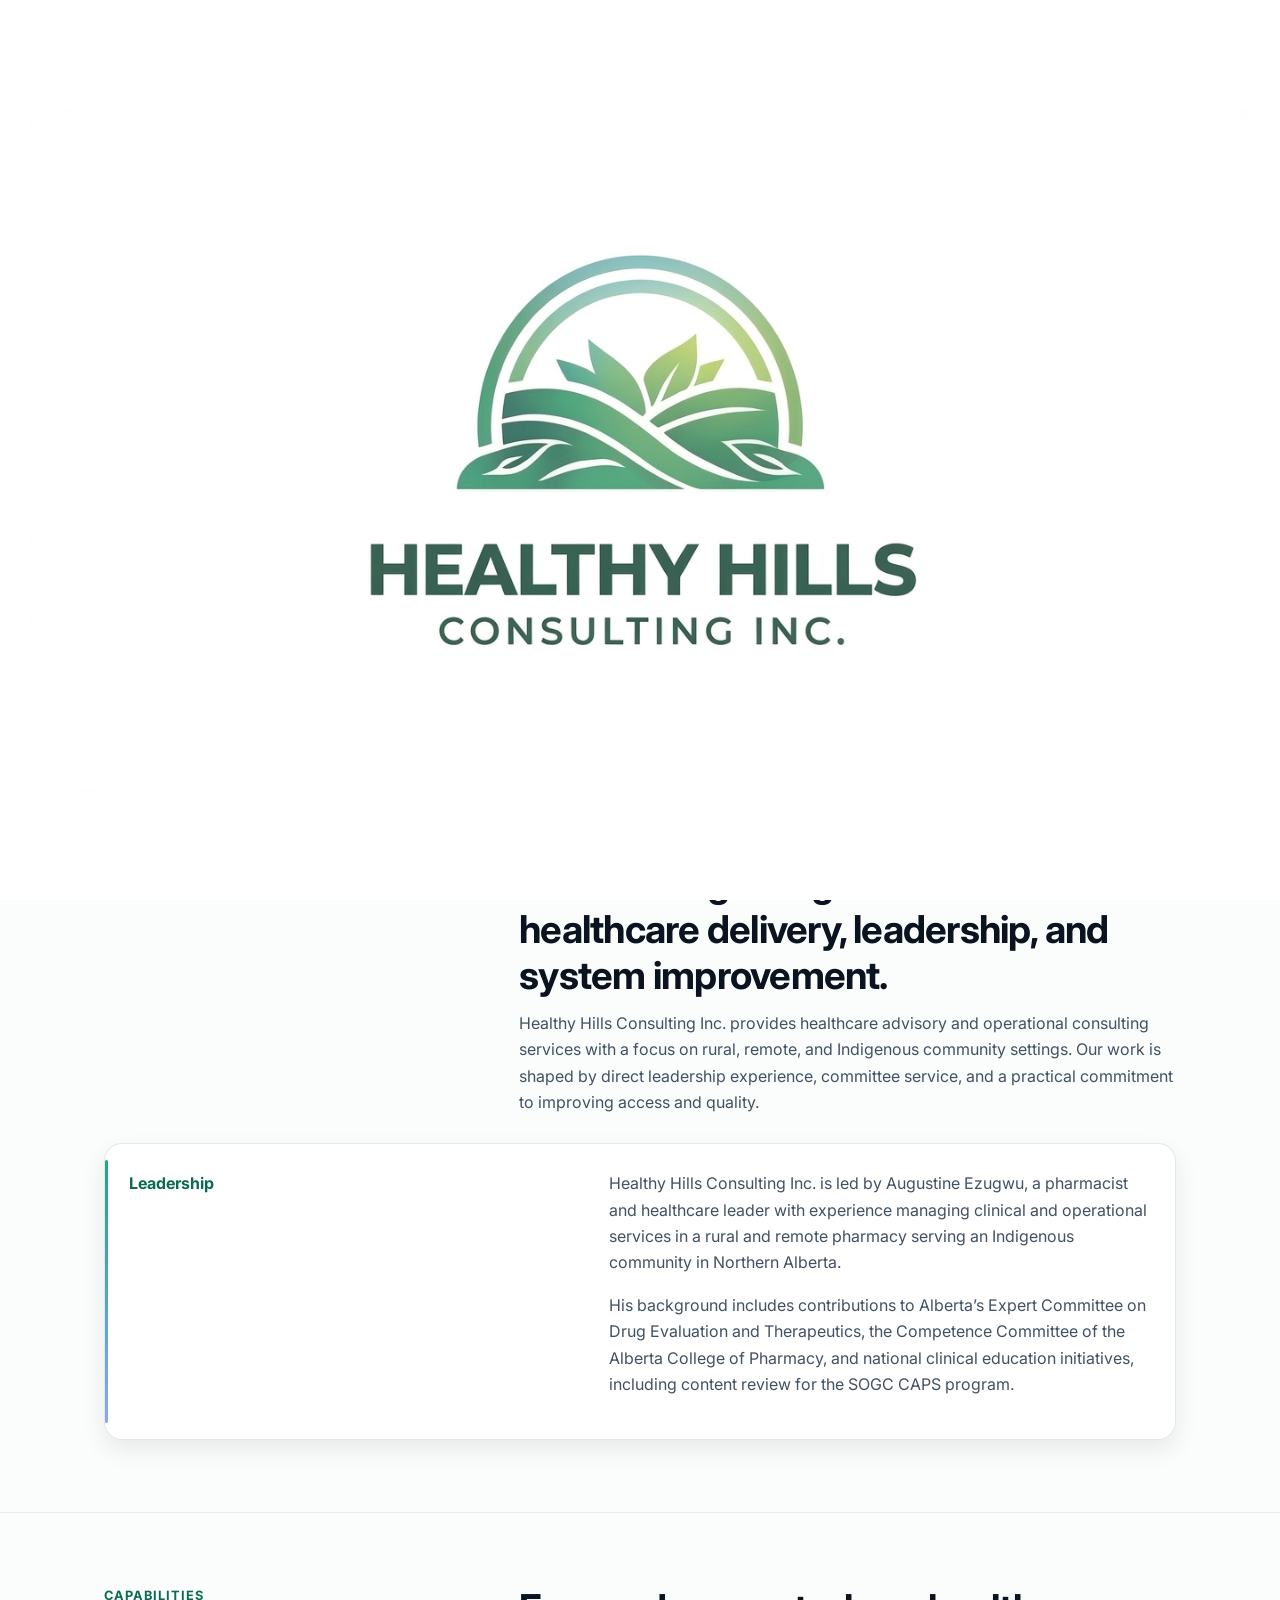
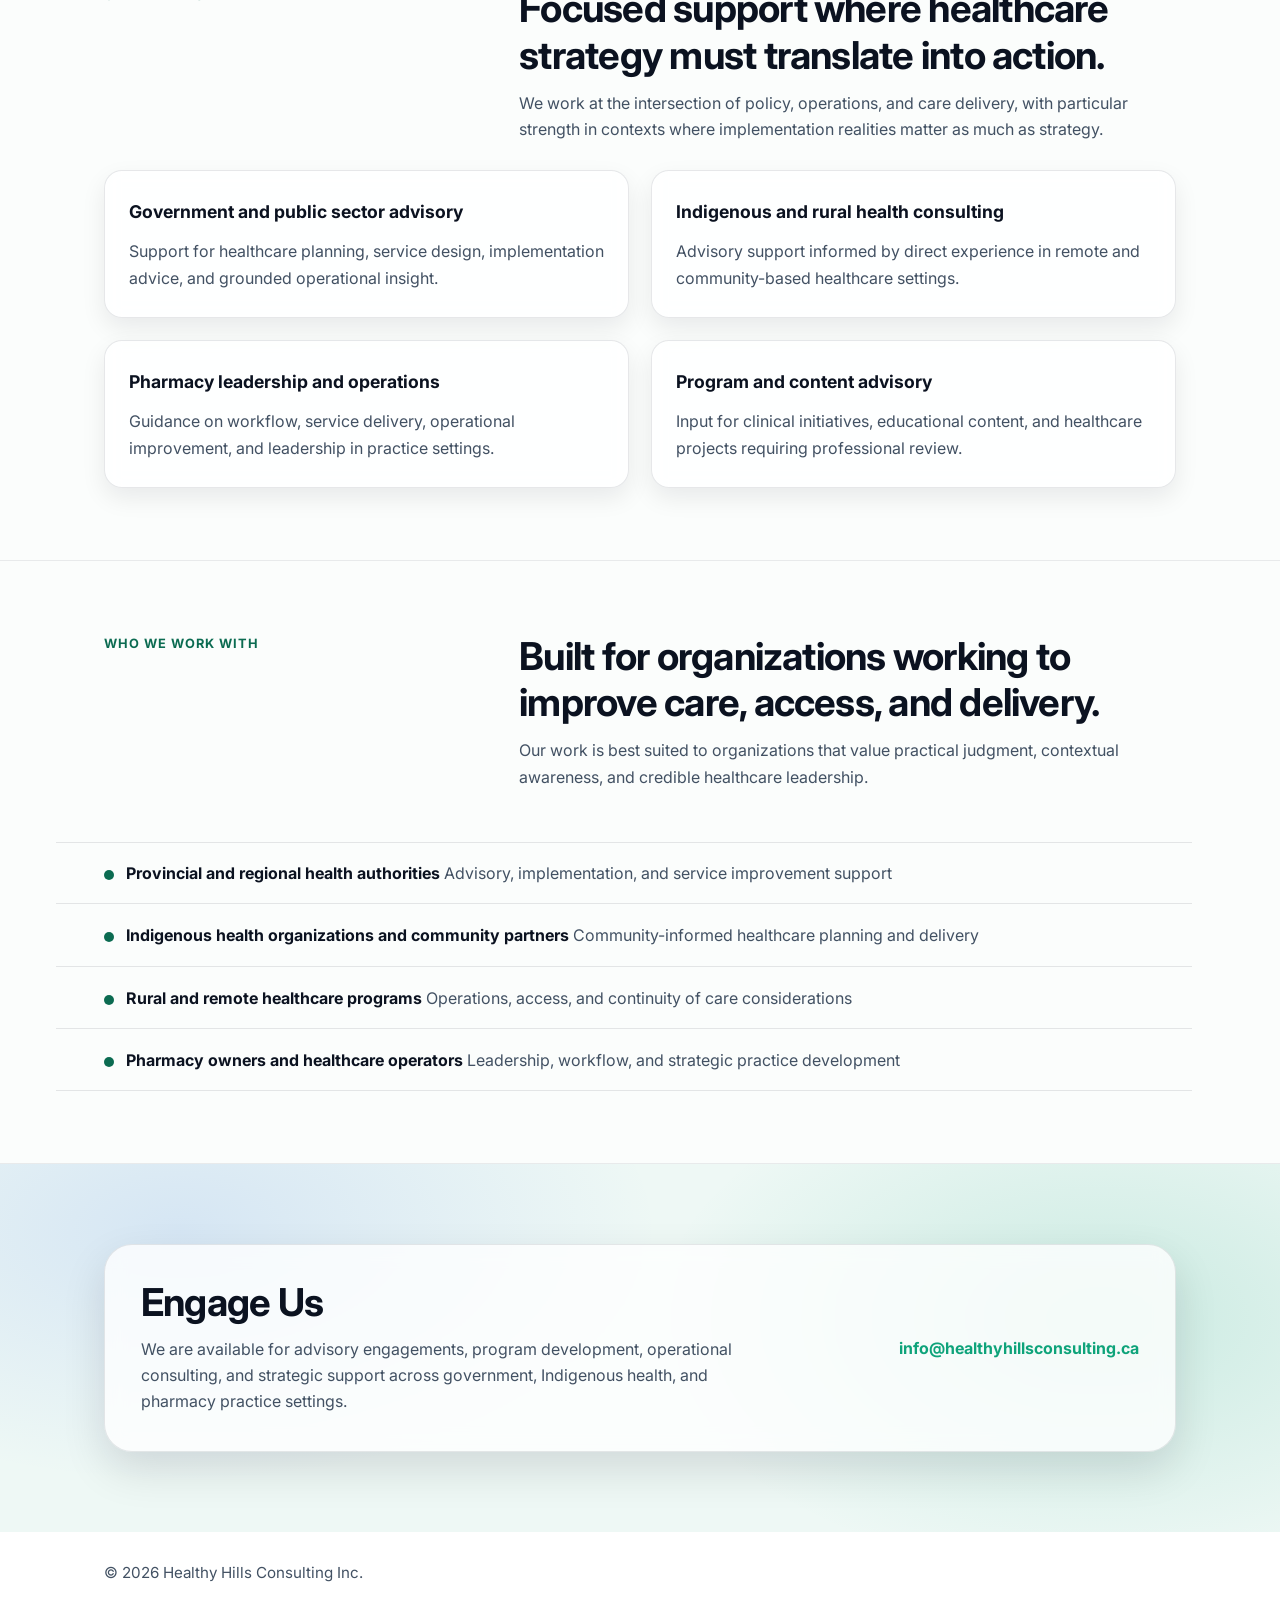
==== commit 87bbe40a: "Add files via upload" ====
--- a/index.html
+++ b/index.html
@@ -9,7 +9,7 @@
 	<link href="https://fonts.googleapis.com/css2?family=Inter:wght@400;600;700&display=swap" rel="stylesheet">
 	<link rel="stylesheet" href="styles.css">
 </head>
-<body id="top" class="splash-active">
+<body id="top" class="splash-active index-mobile-tabs">
     <div class="splash" id="splash" role="dialog" aria-modal="true" aria-label="Welcome to Healthy Hills Consulting Inc.">
         <img class="splash-logo" src="image1.png" alt="Healthy Hills Consulting Inc. logo">
     </div>
@@ -25,38 +25,10 @@
                 <a href="services.html">Services</a>
                 <a href="#clients">Who We Work With</a>
                 <a href="#contact">Contact</a>
+                <a href="behind-the-counter.html">Behind the counter</a>
             </nav>
-            <button class="mobile-menu-btn" type="button" data-menu-toggle aria-controls="mobile-menu" aria-expanded="false">
-                <span class="sr-only">Open menu</span>
-                <svg class="mobile-menu-icon" width="22" height="22" viewBox="0 0 24 24" aria-hidden="true" focusable="false">
-                    <path d="M4 6h16M4 12h16M4 18h16" fill="none" stroke="currentColor" stroke-width="2" stroke-linecap="round"/>
-                </svg>
-            </button>
         </div>
     </header>
-
-    <div class="mobile-menu" id="mobile-menu" hidden>
-        <div class="mobile-menu-overlay" data-menu-overlay></div>
-        <div class="mobile-menu-sheet" role="dialog" aria-modal="true" aria-label="Menu">
-            <div class="mobile-menu-bar">
-                <a class="brand" href="#top" aria-label="Healthy Hills Consulting Inc. (Back to top)">
-                    <img class="brand-icon" src="image.png" alt="" aria-hidden="true">
-                    <span class="brand-name">HEALTHY HILLS CONSULTING&nbsp;INC.</span>
-                </a>
-                <button class="mobile-menu-close" type="button" data-menu-close aria-label="Close menu">
-                    <svg class="mobile-menu-icon" width="22" height="22" viewBox="0 0 24 24" aria-hidden="true" focusable="false">
-                        <path d="M6 6l12 12M18 6L6 18" fill="none" stroke="currentColor" stroke-width="2" stroke-linecap="round"/>
-                    </svg>
-                </button>
-            </div>
-            <div class="mobile-menu-panel" aria-label="Menu links">
-                <a class="mobile-menu-item" href="#about">About</a>
-                <a class="mobile-menu-item" href="services.html">Services</a>
-                <a class="mobile-menu-item" href="#clients">Who We Serve</a>
-                <a class="mobile-menu-item" href="#contact">Contact</a>
-            </div>
-        </div>
-    </div>
 
 <main id="main" aria-hidden="true">
         <section class="hero">
--- a/styles.css
+++ b/styles.css
@@ -27,10 +27,10 @@
     margin: 0;
     font-family: 'Inter', Arial, sans-serif;
     color: var(--text);
-    background:
-        radial-gradient(900px 520px at 18% -10%, rgba(37, 99, 235, 0.10), transparent 60%),
+     background:
+         radial-gradient(900px 520px at 18% -10%, rgba(37, 99, 235, 0.10), transparent 60%),
         radial-gradient(760px 480px at 92% 6%, rgba(14, 163, 122, 0.14), transparent 58%),
-        #fbfdfc;
+          #fbfdfc;  
     line-height: 1.65;
 }
 
@@ -214,6 +214,18 @@
 }
 
 .mobile-menu-icon {
+    display: block;
+}
+
+.mobile-menu-btn .menu-icon-close {
+    display: none;
+}
+
+.mobile-menu-btn[aria-expanded="true"] .menu-icon-open {
+    display: none;
+}
+
+.mobile-menu-btn[aria-expanded="true"] .menu-icon-close {
     display: block;
 }
 
@@ -686,6 +698,7 @@
     font-weight: 700;
     position: relative;
     padding-left: 22px;
+    white-space: nowrap;
 }
 
 .clean-list li::after {
@@ -711,8 +724,8 @@
 
 .clean-list span {
     color: var(--muted);
-    display: block;
-    margin-top: 6px;
+    display: inline;
+    margin-top: 0;
     font-weight: 400;
 }
 
@@ -782,6 +795,266 @@
     font-weight: 700;
 }
 
+/* Behind The Counter */
+.wrapper.narrow {
+    max-width: 860px;
+}
+
+.section-head-simple {
+    margin-bottom: 22px;
+}
+
+.section-head-simple h2 {
+    margin: 0;
+    font-size: clamp(1.6rem, 3vw, 2.4rem);
+    line-height: 1.18;
+    letter-spacing: -0.02em;
+}
+
+.btc-hero {
+    padding: 96px 0 72px;
+    border-bottom: 1px solid rgba(15, 23, 42, 0.08);
+    position: relative;
+    overflow: hidden;
+    background:
+        radial-gradient(780px 520px at 90% 15%, rgba(214, 252, 241, 0.18), transparent 65%);
+}
+
+.btc-hero::after {
+    content: "";
+    position: absolute;
+    inset: -180px -120px auto auto;
+    width: 520px;
+    height: 520px;
+    background: radial-gradient(circle at 30% 30%, rgba(14, 163, 122, 0.22), transparent 62%);
+    pointer-events: none;
+}
+
+.btc-hero-grid {
+    display: grid;
+    grid-template-columns: 1.4fr 0.9fr;
+    gap: 42px;
+    align-items: center;
+}
+
+.btc-hero h1 {
+    margin: 0 0 18px;
+    font-size: clamp(2.1rem, 5vw, 3.8rem);
+    line-height: 1.05;
+    letter-spacing: -0.03em;
+}
+
+.btc-hero-subtext {
+    margin: 0;
+    font-size: 1.05rem;
+    color: var(--muted);
+    max-width: 640px;
+}
+
+.btc-hero-panel {
+    position: relative;
+    padding: 26px 24px 26px 26px;
+    border-radius: var(--radius);
+    border: 1px solid rgba(15, 23, 42, 0.10);
+    background: rgba(255, 255, 255, 0.78);
+    box-shadow: var(--shadow-sm);
+    backdrop-filter: blur(10px);
+}
+
+.btc-hero-panel::before {
+    content: "";
+    position: absolute;
+    left: 0;
+    top: 18px;
+    bottom: 18px;
+    width: 3px;
+    border-radius: 999px;
+    background: linear-gradient(180deg, rgba(14, 163, 122, 0.95), rgba(37, 99, 235, 0.55));
+}
+
+.btc-panel-label {
+    margin: 0 0 10px;
+    font-weight: 700;
+    color: var(--green-dark);
+    text-transform: uppercase;
+    letter-spacing: 0.08em;
+    font-size: 0.76rem;
+}
+
+.btc-hero-panel p {
+    margin: 0;
+    color: var(--muted);
+}
+
+.btc-intro-block {
+    padding: 28px 26px;
+    border-radius: var(--radius);
+    border: 1px solid rgba(15, 23, 42, 0.08);
+    background: rgba(255, 255, 255, 0.8);
+    box-shadow: var(--shadow-sm);
+}
+
+.btc-lead {
+    font-size: 1.15rem;
+    font-weight: 700;
+    color: var(--text);
+}
+
+.btc-emphasis {
+    font-weight: 700;
+    color: var(--green-dark);
+}
+
+.btc-band {
+    background: rgba(14, 163, 122, 0.05);
+}
+
+.btc-band .wrapper.narrow {
+    max-width: 1240px;
+}
+
+.btc-steps {
+    display: grid;
+    grid-template-columns: repeat(3, minmax(0, 1fr));
+    gap: 24px;
+    margin: 28px 0 18px;
+}
+
+.btc-step {
+    padding: 22px 20px;
+    border-radius: var(--radius);
+    border: 1px solid rgba(15, 23, 42, 0.10);
+    background: rgba(255, 255, 255, 0.82);
+    box-shadow: var(--shadow-sm);
+}
+
+.btc-step-number {
+    display: inline-flex;
+    align-items: center;
+    justify-content: center;
+    width: 44px;
+    height: 44px;
+    border-radius: 14px;
+    font-weight: 700;
+    color: var(--green-dark);
+    background: rgba(14, 163, 122, 0.12);
+    margin-bottom: 12px;
+}
+
+.btc-step h3 {
+    margin: 0 0 10px;
+    font-size: 1.1rem;
+}
+
+.btc-step p {
+    margin: 0;
+    color: var(--muted);
+}
+
+.btc-result {
+    margin: 0;
+    padding-top: 6px;
+    font-weight: 600;
+    color: var(--text);
+}
+
+.btc-card-grid {
+    margin-top: 22px;
+    display: grid;
+    grid-template-columns: repeat(auto-fit, minmax(260px, 1fr));
+    gap: 24px;
+}
+
+.btc-why-section .wrapper.narrow {
+    max-width: 1360px;
+}
+
+.btc-card {
+    padding: 28px 24px;
+    border-radius: 16px;
+    border: 1px solid rgba(15, 23, 42, 0.10);
+    background: rgba(255, 255, 255, 0.82);
+    box-shadow: var(--shadow-sm);
+}
+
+.btc-card h3 {
+    margin: 0 0 8px;
+    font-size: 1.05rem;
+}
+
+.btc-card p {
+    margin: 0;
+    color: var(--muted);
+}
+
+.btc-cta-section {
+    padding: 86px 0;
+    background:
+        radial-gradient(780px 520px at 92% 30%, rgba(14, 163, 122, 0.18), transparent 64%),
+        rgba(14, 163, 122, 0.05);
+}
+
+.btc-cta-box {
+    padding: 30px 26px;
+    border-radius: var(--radius-lg);
+    border: 1px solid rgba(15, 23, 42, 0.10);
+    background: rgba(255, 255, 255, 0.86);
+    box-shadow: var(--shadow-md);
+    display: grid;
+    gap: 12px;
+}
+
+.btc-cta-label {
+    margin: 0;
+    font-size: 0.78rem;
+    letter-spacing: 0.08em;
+    text-transform: uppercase;
+    color: var(--green);
+    font-weight: 700;
+}
+
+.btc-cta-box h3 {
+    margin: 0;
+    font-size: 1.6rem;
+    line-height: 1.2;
+}
+
+.btc-cta-box p {
+    margin: 0;
+    color: var(--muted);
+}
+
+.btc-cta-link {
+    display: inline-flex;
+    align-items: center;
+    gap: 8px;
+    font-weight: 700;
+    color: var(--green-dark);
+    padding: 10px 16px;
+    border-radius: 999px;
+    border: 1px solid rgba(14, 163, 122, 0.3);
+    width: fit-content;
+    background: rgba(255, 255, 255, 0.9);
+    transition: transform 0.18s ease, box-shadow 0.18s ease;
+}
+
+.btc-cta-link:hover {
+    transform: translateY(-1px);
+    box-shadow: var(--shadow-sm);
+}
+
+.btc-closing-band {
+    padding: 26px 0 42px;
+    border-top: 1px solid rgba(15, 23, 42, 0.06);
+}
+
+.btc-closing-line {
+    margin: 0;
+    text-align: center;
+    font-weight: 700;
+    color: var(--green-dark);
+}
+
 /* Footer */
 footer {
     padding: 28px 0 48px;
@@ -801,7 +1074,8 @@
     .hero-grid,
     .section-head,
     .leadership-block,
-    .cta-box {
+    .cta-box,
+    .btc-hero-grid {
         grid-template-columns: 1fr;
     }
 
@@ -825,19 +1099,41 @@
         text-align: left;
     }
 
+    .btc-steps {
+        grid-template-columns: 1fr;
+    }
+
     nav {
+        display: none;
+    }
+
+    .mobile-menu-btn {
+        display: inline-flex;
+    }
+
+    body.index-mobile-tabs nav {
         display: flex;
-        justify-content: flex-start;
         gap: 10px;
         flex-wrap: wrap;
-        padding: 8px 0 4px;
+        justify-content: center;
         width: 100%;
-        overflow-x: visible;
-    }
-
-    .mobile-menu-btn,
-    .mobile-menu {
-        display: none !important;
+    }
+
+    body.services-mobile-tabs nav {
+        display: flex;
+        gap: 10px;
+        flex-wrap: wrap;
+        justify-content: center;
+        width: 100%;
+    }
+
+    body.index-mobile-tabs .mobile-menu-btn {
+        display: none;
+    }
+
+    body.services-mobile-tabs .mobile-menu-btn,
+    body.services-mobile-tabs .mobile-menu {
+        display: none;
     }
 
     nav a {
@@ -851,13 +1147,89 @@
         margin-left: 8px;
     }
 
-    nav a:last-child {
-        flex: 0 0 100%;
-        width: fit-content;
+    body.index-mobile-tabs nav a {
+        margin-left: 0;
+    }
+
+    body.services-mobile-tabs nav a {
+        margin-left: 0;
+    }
+
+    body.services-mobile-tabs nav .services-btc-tab {
+        display: none;
+    }
+
+    body.services-mobile-tabs nav .services-contact-tab {
+        flex: 1 1 100%;
+        text-align: center;
+    }
+
+    body.btc-mobile-header .header-inner {
+        align-items: center;
+        flex-direction: row;
+        justify-content: space-between;
+        padding: 10px 16px 6px;
+    }
+
+    body.btc-mobile-header .mobile-menu-btn {
+        display: inline-flex;
+        order: 1;
+        margin-right: 0;
+        margin-left: 12px;
+    }
+
+    body.btc-mobile-header .brand {
+        order: 0;
+        max-width: none;
+    }
+
+    body.btc-mobile-header nav {
+        display: none;
+    }
+
+    body.btc-mobile-header .mobile-menu-sheet {
+        max-width: 420px;
+        padding-top: calc(64px + env(safe-area-inset-top));
+    }
+
+    body.btc-mobile-header .mobile-menu-bar {
+        display: none;
+    }
+
+    body.btc-mobile-header .mobile-menu-panel {
+        margin-top: 0;
+        padding: 0;
+        border: 0;
+        background: transparent;
+        box-shadow: none;
+        display: flex;
+        flex-wrap: wrap;
+        gap: 10px;
+    }
+
+    body.btc-mobile-header .mobile-menu-item {
+        display: inline-flex;
+        align-items: center;
+        justify-content: center;
+        min-height: 38px;
+        padding: 0 14px;
+        border-radius: 999px;
+        background: rgba(255, 255, 255, 0.88);
+        box-shadow: 0 6px 16px rgba(2, 6, 23, 0.08);
+        font-size: 0.95rem;
+        font-weight: 500;
+        white-space: nowrap;
+    }
+
+    body.btc-mobile-header .mobile-menu-item-wide-label {
         max-width: 100%;
-        margin: 0 auto;
-        text-align: center;
-    }
+    }
+
+    body.btc-mobile-header .mobile-menu-item-full {
+        flex: 1 1 100%;
+        width: 100%;
+    }
+
 
     nav a:hover {
         background: rgba(255, 255, 255, 0.9);
@@ -893,6 +1265,10 @@
     .clean-list li::after {
         left: 0;
         right: 0;
+    }
+
+    .clean-list li {
+        white-space: normal;
     }
 }
 
@@ -948,7 +1324,12 @@
     .cta-box,
     .pill,
     .leadership-block,
-    .skip-link {
+    .skip-link,
+    .btc-hero-panel,
+    .btc-intro-block,
+    .btc-step,
+    .btc-card,
+    .btc-cta-box {
         background: rgba(9, 14, 22, 0.70);
         border-color: rgba(231, 238, 252, 0.12);
     }
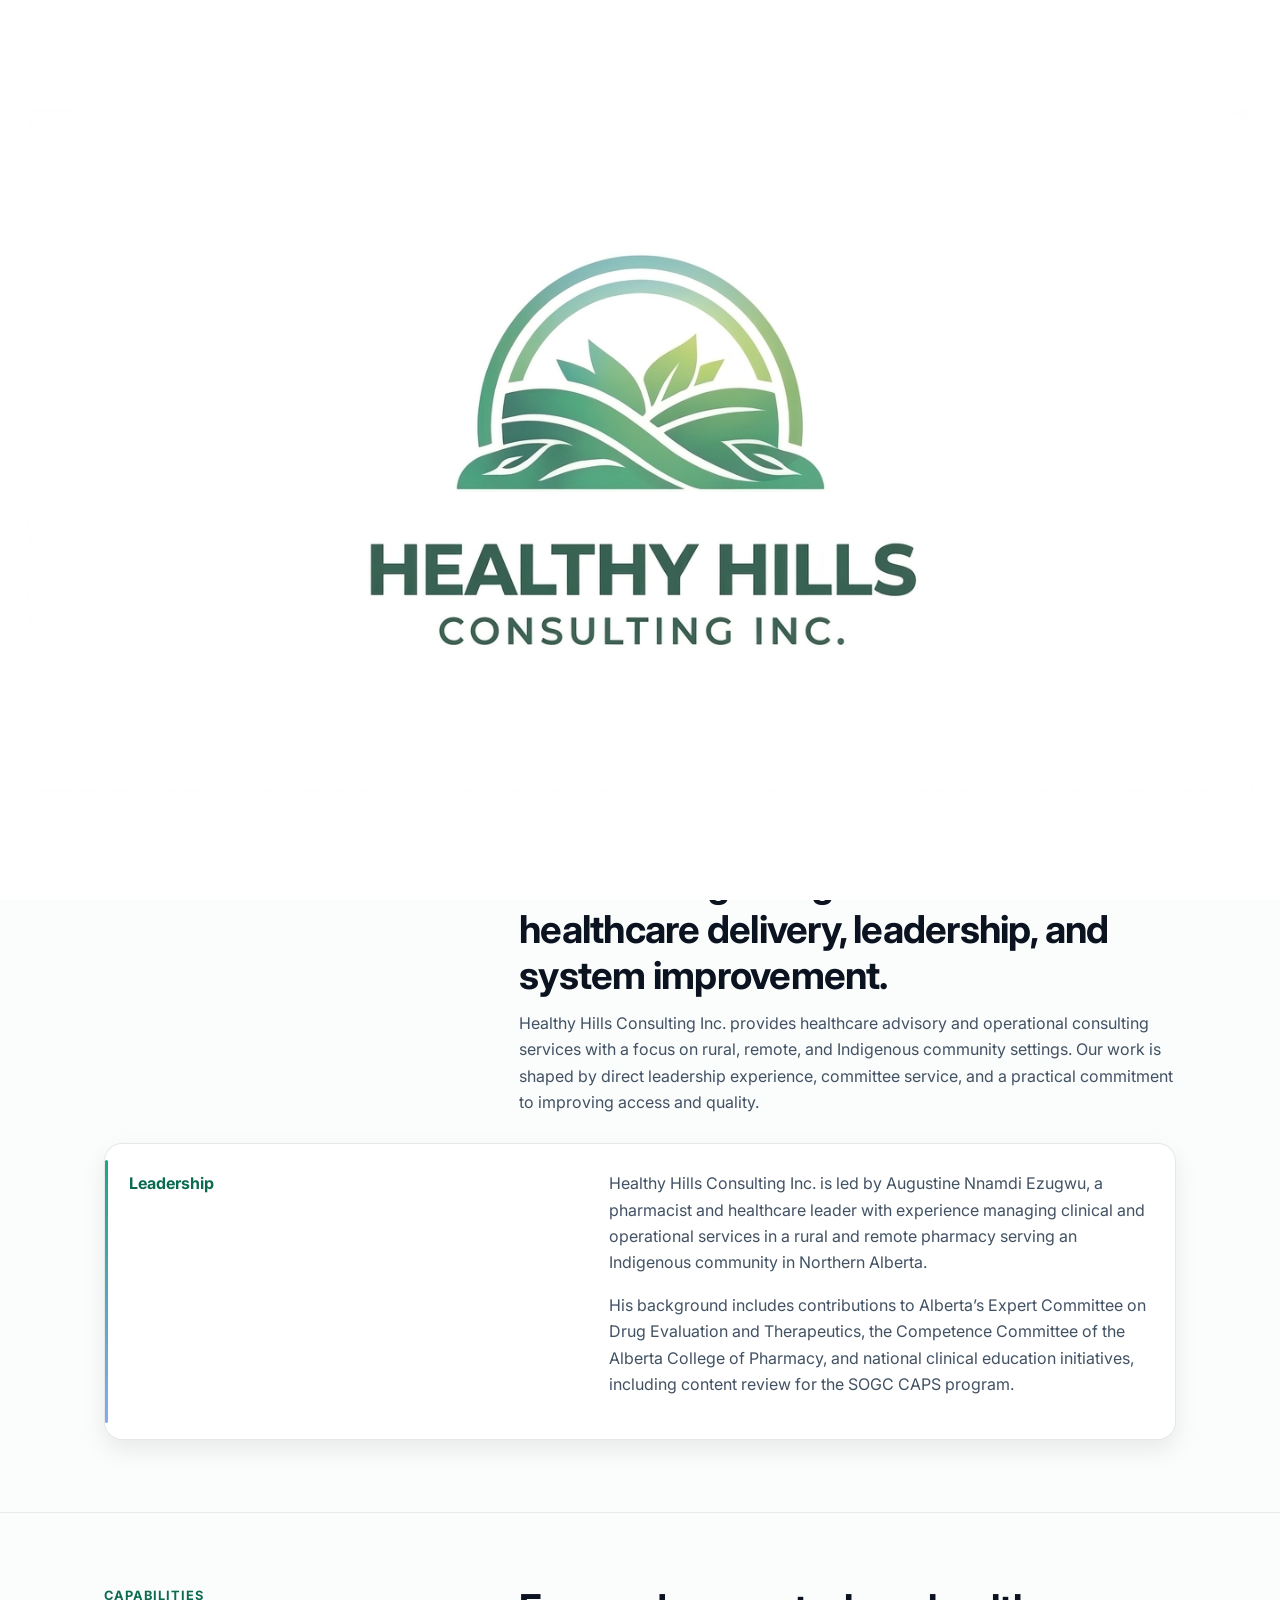
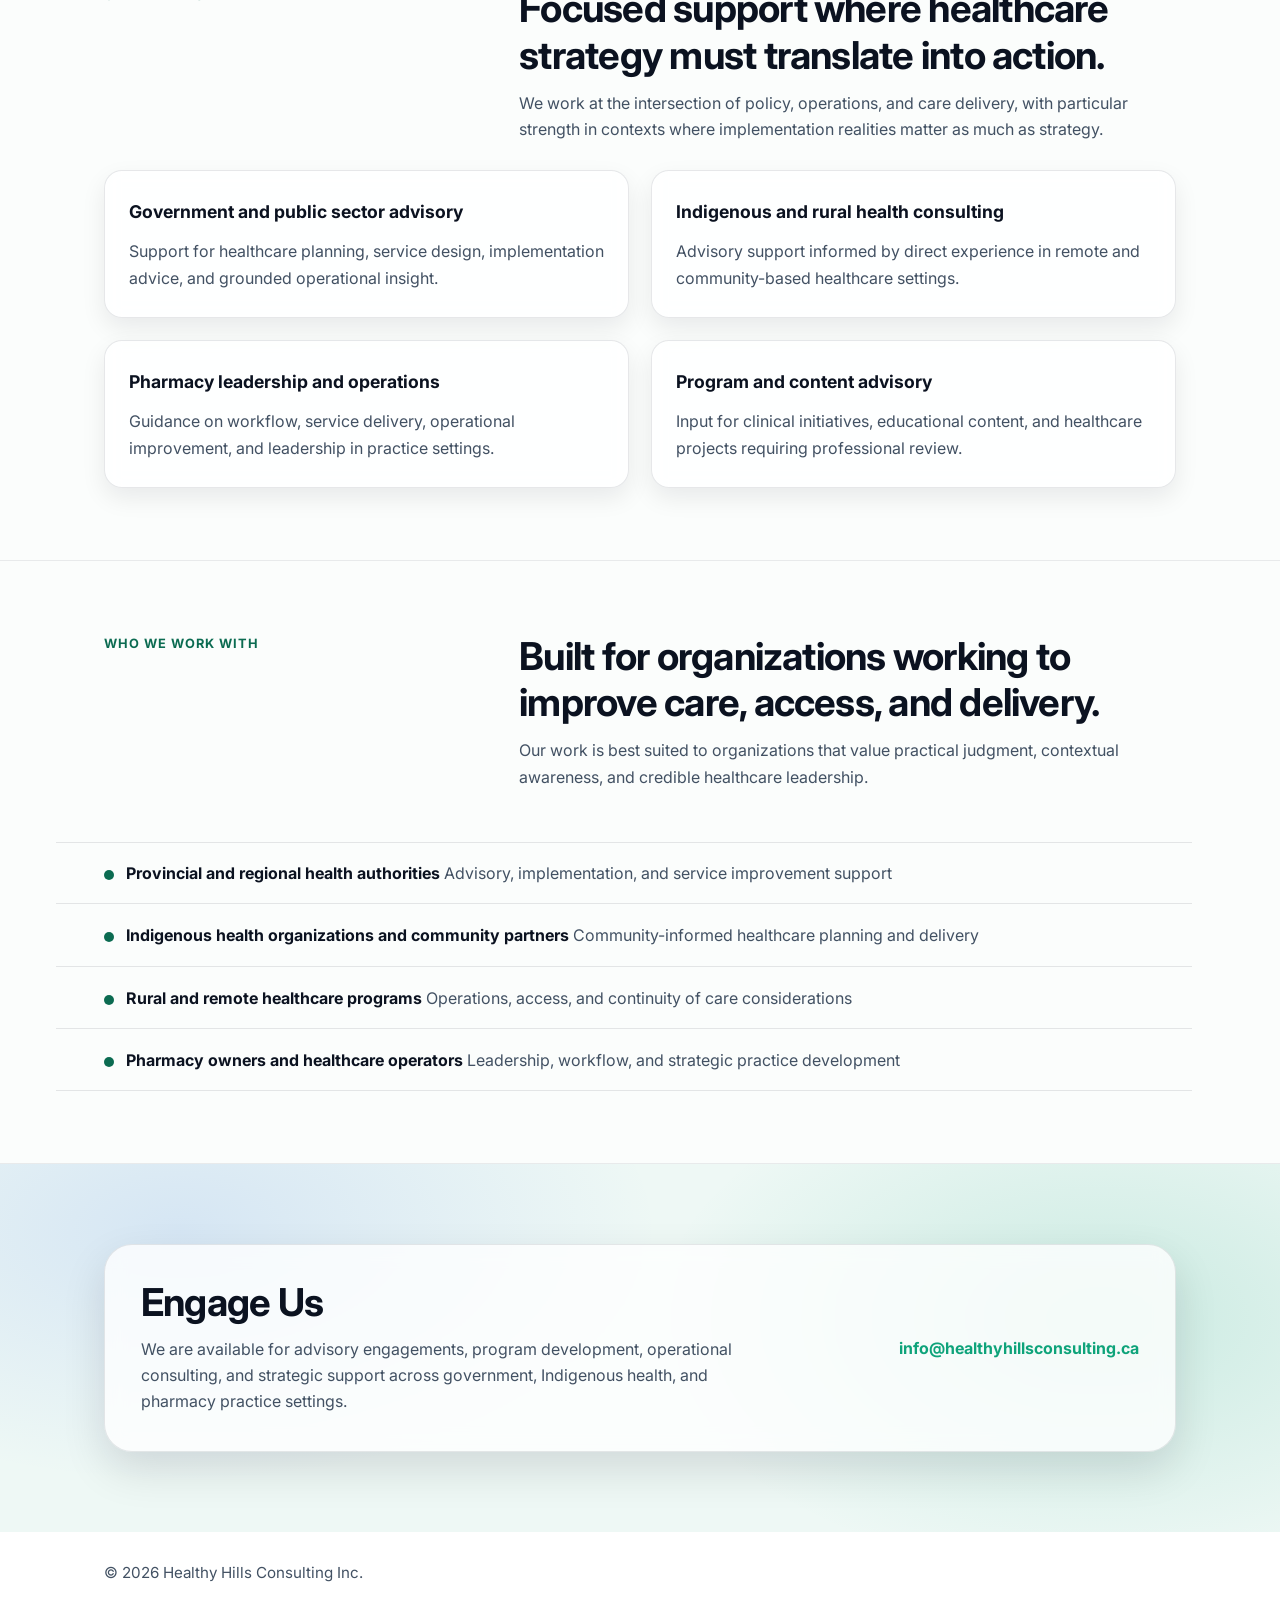
==== commit bfae3c74: "Add files via upload" ====
--- a/index.html
+++ b/index.html
@@ -76,7 +76,7 @@
             <div class="leadership-label">Leadership</div>
             <div class="leadership-copy">
                 <p>
-                    Healthy Hills Consulting Inc. is led by Augustine Ezugwu, a pharmacist and healthcare leader
+                    Healthy Hills Consulting Inc. is led by Augustine Nnamdi Ezugwu, a pharmacist and healthcare leader
                     with experience managing clinical and operational services in a rural and remote pharmacy
                     serving an Indigenous community in Northern Alberta.
                 </p>
--- a/styles.css
+++ b/styles.css
@@ -1202,8 +1202,8 @@
         border: 0;
         background: transparent;
         box-shadow: none;
-        display: flex;
-        flex-wrap: wrap;
+        display: grid;
+        grid-template-columns: repeat(3, minmax(0, 1fr));
         gap: 10px;
     }
 
@@ -1222,11 +1222,11 @@
     }
 
     body.btc-mobile-header .mobile-menu-item-wide-label {
-        max-width: 100%;
+        min-width: 0;
     }
 
     body.btc-mobile-header .mobile-menu-item-full {
-        flex: 1 1 100%;
+        grid-column: 1 / -1;
         width: 100%;
     }
 
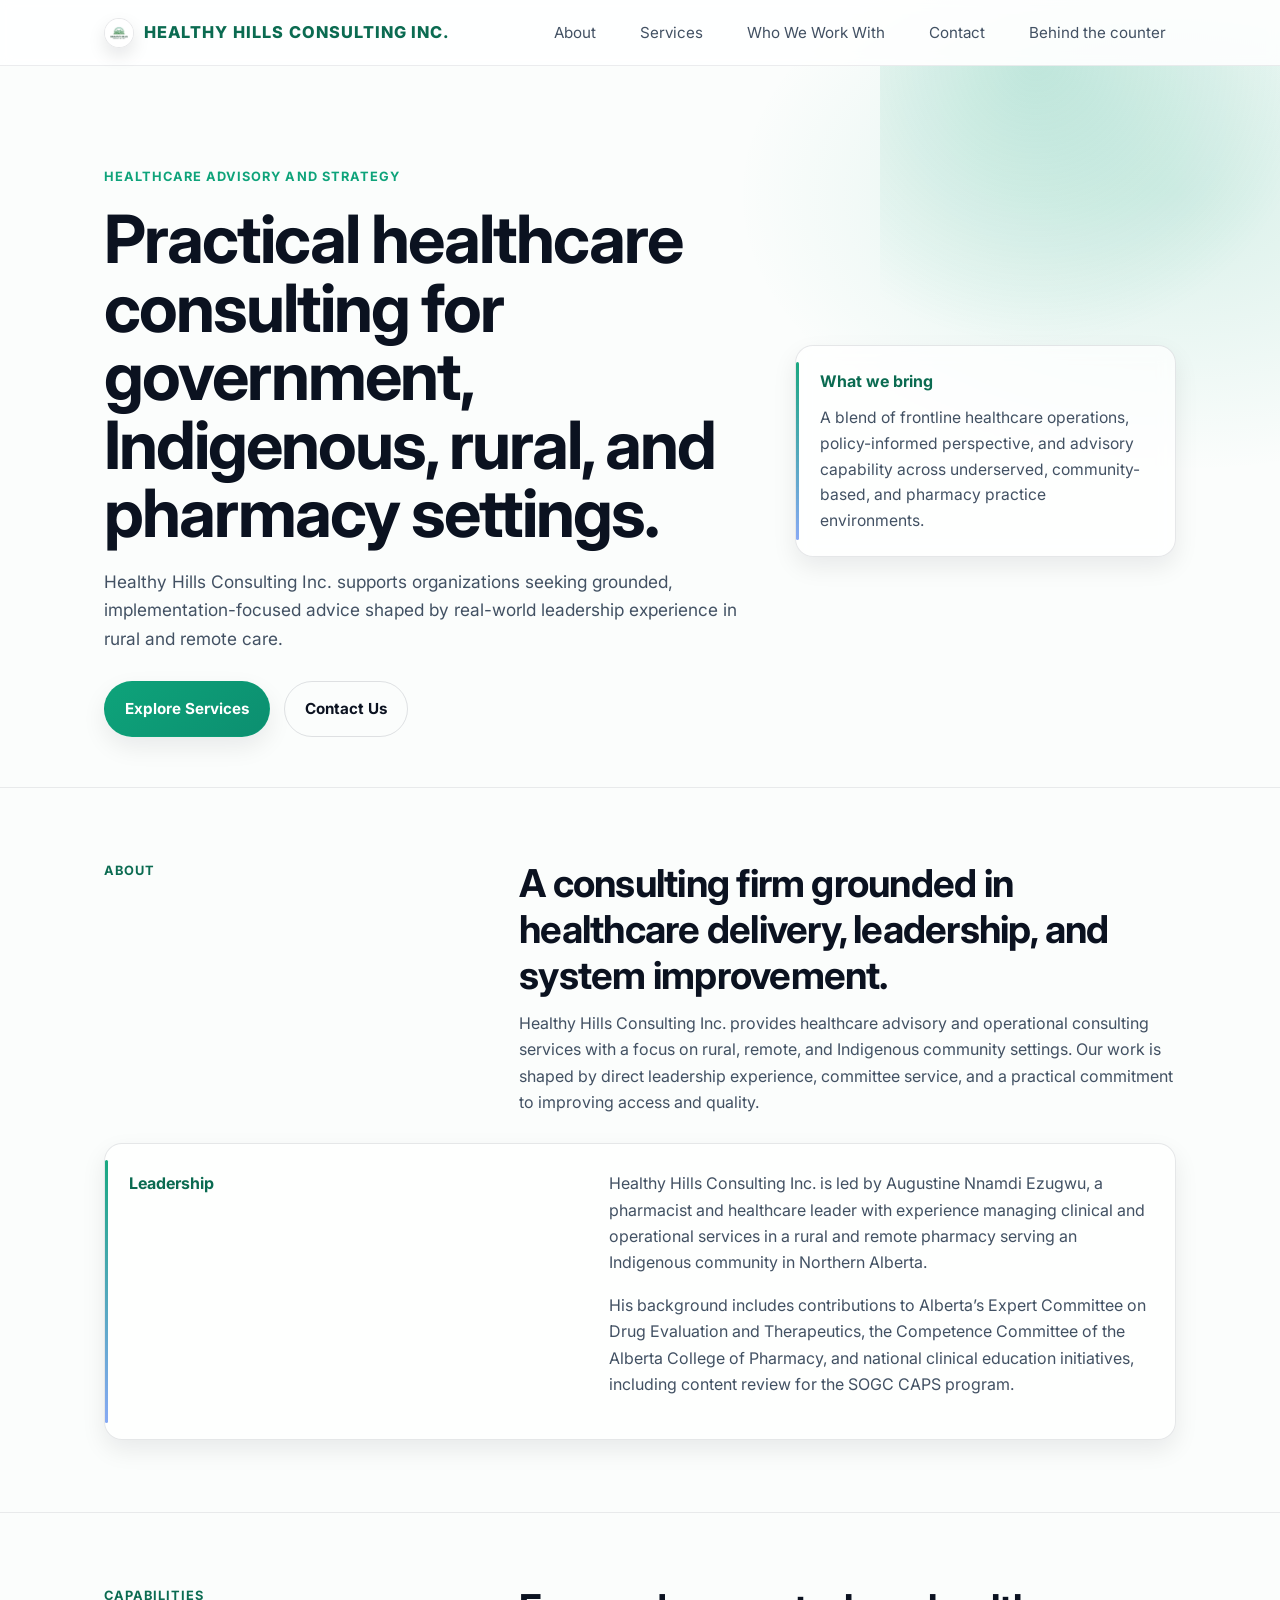
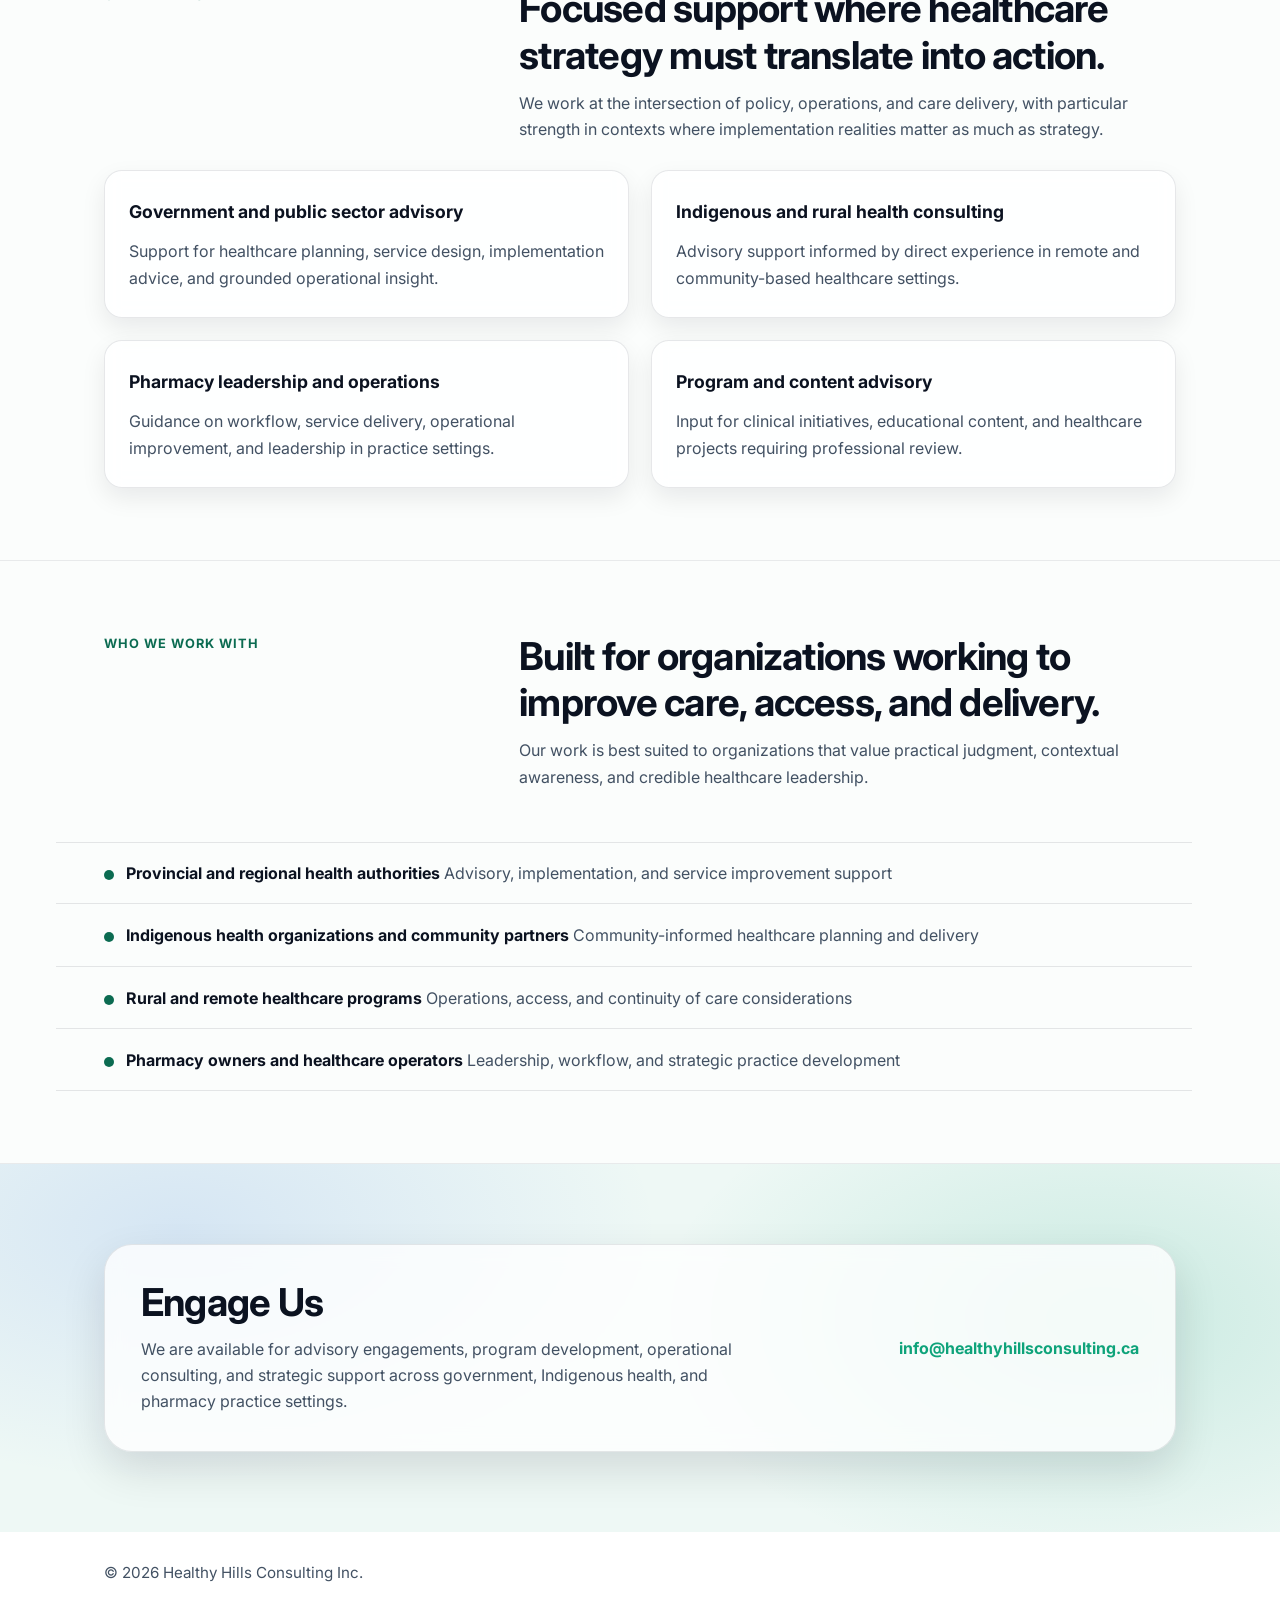
==== commit 6bc2c197: "Add files via upload" ====
--- a/index.html
+++ b/index.html
@@ -9,10 +9,7 @@
 	<link href="https://fonts.googleapis.com/css2?family=Inter:wght@400;600;700&display=swap" rel="stylesheet">
 	<link rel="stylesheet" href="styles.css">
 </head>
-<body id="top" class="splash-active index-mobile-tabs">
-    <div class="splash" id="splash" role="dialog" aria-modal="true" aria-label="Welcome to Healthy Hills Consulting Inc.">
-        <img class="splash-logo" src="image1.png" alt="Healthy Hills Consulting Inc. logo">
-    </div>
+<body id="top" class="btc-mobile-header index-mobile-header">
     <a class="skip-link" href="#main">Skip to content</a>
     <header>
         <div class="header-inner">
@@ -27,10 +24,45 @@
                 <a href="#contact">Contact</a>
                 <a href="behind-the-counter.html">Behind the counter</a>
             </nav>
+            <button class="mobile-menu-btn" type="button" data-menu-toggle aria-controls="mobile-menu"
+                aria-expanded="false" aria-label="Open menu">
+                <svg class="mobile-menu-icon" width="22" height="22" viewBox="0 0 24 24" aria-hidden="true"
+                    focusable="false">
+                    <path class="menu-icon-open" d="M4 6h16M4 12h16M4 18h16" fill="none" stroke="currentColor" stroke-width="2"
+                        stroke-linecap="round" />
+                    <path class="menu-icon-close" d="M6 6l12 12M18 6L6 18" fill="none" stroke="currentColor" stroke-width="2"
+                        stroke-linecap="round" />
+                </svg>
+            </button>
         </div>
     </header>
-
-<main id="main" aria-hidden="true">
+    <div class="mobile-menu" id="mobile-menu" hidden>
+        <div class="mobile-menu-overlay" data-menu-overlay></div>
+        <div class="mobile-menu-sheet" role="dialog" aria-modal="true" aria-label="Menu">
+            <div class="mobile-menu-bar">
+                <a class="brand" href="#top" aria-label="Healthy Hills Consulting Inc. (Back to top)">
+                    <img class="brand-icon" src="image.png" alt="" aria-hidden="true">
+                    <span class="brand-name">HEALTHY HILLS CONSULTING&nbsp;INC.</span>
+                </a>
+                <button class="mobile-menu-close" type="button" data-menu-close aria-label="Close menu">
+                    <svg class="mobile-menu-icon" width="22" height="22" viewBox="0 0 24 24" aria-hidden="true"
+                        focusable="false">
+                        <path d="M6 6l12 12M18 6L6 18" fill="none" stroke="currentColor" stroke-width="2"
+                            stroke-linecap="round" />
+                    </svg>
+                </button>
+            </div>
+            <div class="mobile-menu-panel" aria-label="Menu links">
+                <a class="mobile-menu-item" href="#about">About</a>
+                <a class="mobile-menu-item" href="services.html">Services</a>
+                <a class="mobile-menu-item mobile-menu-item-full" href="#clients">Who We Work With</a>
+                <a class="mobile-menu-item mobile-menu-item-wide-label" href="#contact">Contact</a>
+                <a class="mobile-menu-item mobile-menu-item-full" href="behind-the-counter.html">Behind the counter</a>
+            </div>
+        </div>
+    </div>
+
+<main id="main">
         <section class="hero">
             <div class="wrapper hero-grid">
                 <div>
@@ -174,56 +206,3 @@
 <script src="script.js"></script>
 </body>
 </html>
-<script>
-    (function () {
-        var splash = document.getElementById('splash');
-        var main = document.getElementById('main');
-        var timeoutId = null;
-        var done = false;
-        var storageKey = 'hhc_splash_seen';
-
-        function finishSplash() {
-            if (done) return;
-            done = true;
-            if (timeoutId) window.clearTimeout(timeoutId);
-
-            document.body.classList.remove('splash-active');
-            document.body.classList.add('splash-done');
-            if (main) main.removeAttribute('aria-hidden');
-            if (splash) splash.setAttribute('aria-hidden', 'true');
-
-            try {
-                sessionStorage.setItem(storageKey, '1');
-            } catch (e) {
-                // Ignore storage errors (e.g., private mode)
-            }
-
-            if (splash) {
-                splash.addEventListener('transitionend', function () {
-                    splash.remove();
-                }, { once: true });
-            }
-        }
-
-        var hasSeen = false;
-        try {
-            hasSeen = sessionStorage.getItem(storageKey) === '1';
-        } catch (e) {
-            hasSeen = false;
-        }
-
-        if (hasSeen) {
-            document.body.classList.remove('splash-active');
-            if (main) main.removeAttribute('aria-hidden');
-            if (splash) splash.remove();
-            return;
-        }
-
-        if (splash) splash.addEventListener('click', finishSplash);
-        document.addEventListener('keydown', function (e) {
-            if (e.key === 'Escape' || e.key === 'Enter') finishSplash();
-        });
-
-        timeoutId = window.setTimeout(finishSplash, 3000);
-    })();
-</script>
--- a/styles.css
+++ b/styles.css
@@ -51,10 +51,6 @@
     border-radius: 8px;
 }
 
-body.splash-active {
-    overflow: hidden;
-}
-
 .sr-only {
     position: absolute;
     width: 1px;
@@ -84,33 +80,6 @@
 .skip-link:focus {
     transform: translateY(0);
 }
-
-/* Splash */
-.splash {
-    position: fixed;
-    inset: 0;
-    z-index: 3000;
-    display: grid;
-    place-items: center;
-    background: #ffffff;
-    transition: opacity 0.4s ease, visibility 0.4s ease;
-    cursor: pointer;
-}
-
-body.splash-done .splash {
-    opacity: 0;
-    visibility: hidden;
-}
-
-.splash-logo {
-    width: 100vw;
-    height: 100vh;
-    object-fit: contain;
-    object-position: center;
-    padding: clamp(12px, 3vw, 28px);
-    box-sizing: border-box;
-}
-
 
 img {
     max-width: 100%;
@@ -1164,6 +1133,29 @@
         text-align: center;
     }
 
+    body.services-mobile-header .header-inner {
+        align-items: center;
+        flex-direction: row;
+        justify-content: space-between;
+        padding: 10px 16px 6px;
+    }
+
+    body.services-mobile-header .mobile-menu-btn {
+        display: inline-flex;
+        order: 1;
+        margin-right: 0;
+        margin-left: 12px;
+    }
+
+    body.services-mobile-header .brand {
+        order: 0;
+        max-width: none;
+    }
+
+    body.services-mobile-header nav {
+        display: none;
+    }
+
     body.btc-mobile-header .header-inner {
         align-items: center;
         flex-direction: row;
@@ -1227,6 +1219,78 @@
 
     body.btc-mobile-header .mobile-menu-item-full {
         grid-column: 1 / -1;
+        width: 100%;
+    }
+
+    body.index-mobile-header .mobile-menu-sheet {
+        max-width: 480px;
+        padding-top: calc(12px + env(safe-area-inset-top));
+    }
+
+    body.index-mobile-header .mobile-menu-bar {
+        display: flex;
+        justify-content: flex-end;
+        padding: 10px 12px;
+        border-radius: 999px;
+    }
+
+    body.index-mobile-header .mobile-menu-bar .brand {
+        display: none;
+    }
+
+    body.index-mobile-header .mobile-menu-panel {
+        grid-template-columns: 1fr;
+        gap: 0;
+        margin-top: 12px;
+        padding: 6px;
+        border-radius: 18px;
+        border: 1px solid rgba(15, 23, 42, 0.12);
+        background: rgba(255, 255, 255, 0.96);
+        box-shadow: 0 16px 36px rgba(2, 6, 23, 0.12);
+        backdrop-filter: blur(8px);
+    }
+
+    body.index-mobile-header .mobile-menu-item {
+        font-size: 0.98rem;
+        white-space: normal;
+        text-align: left;
+        line-height: 1.25;
+        padding: 14px 16px;
+        min-height: 48px;
+        justify-content: flex-start;
+        border-radius: 10px;
+        background: transparent;
+        border: 1px solid transparent;
+        box-shadow: none;
+        position: relative;
+    }
+
+    body.index-mobile-header .mobile-menu-item:hover {
+        transform: none;
+        background: rgba(14, 163, 122, 0.08);
+    }
+
+    body.index-mobile-header .mobile-menu-item + .mobile-menu-item::before {
+        content: "";
+        position: absolute;
+        left: 12px;
+        right: 12px;
+        top: -1px;
+        height: 1px;
+        background: rgba(15, 23, 42, 0.08);
+    }
+
+    body.index-mobile-header .mobile-menu-close {
+        width: 36px;
+        height: 36px;
+        border-radius: 999px;
+        border: 1px solid rgba(15, 23, 42, 0.12);
+        background: rgba(255, 255, 255, 0.95);
+        box-shadow: 0 6px 14px rgba(2, 6, 23, 0.08);
+    }
+
+    body.index-mobile-header .mobile-menu-item-full {
+        grid-column: auto;
         width: 100%;
     }
 
@@ -1353,7 +1417,4 @@
         background: rgba(9, 14, 22, 0.70);
     }
 
-    .splash {
-        background: #070b12;
-    }
-}
+}
